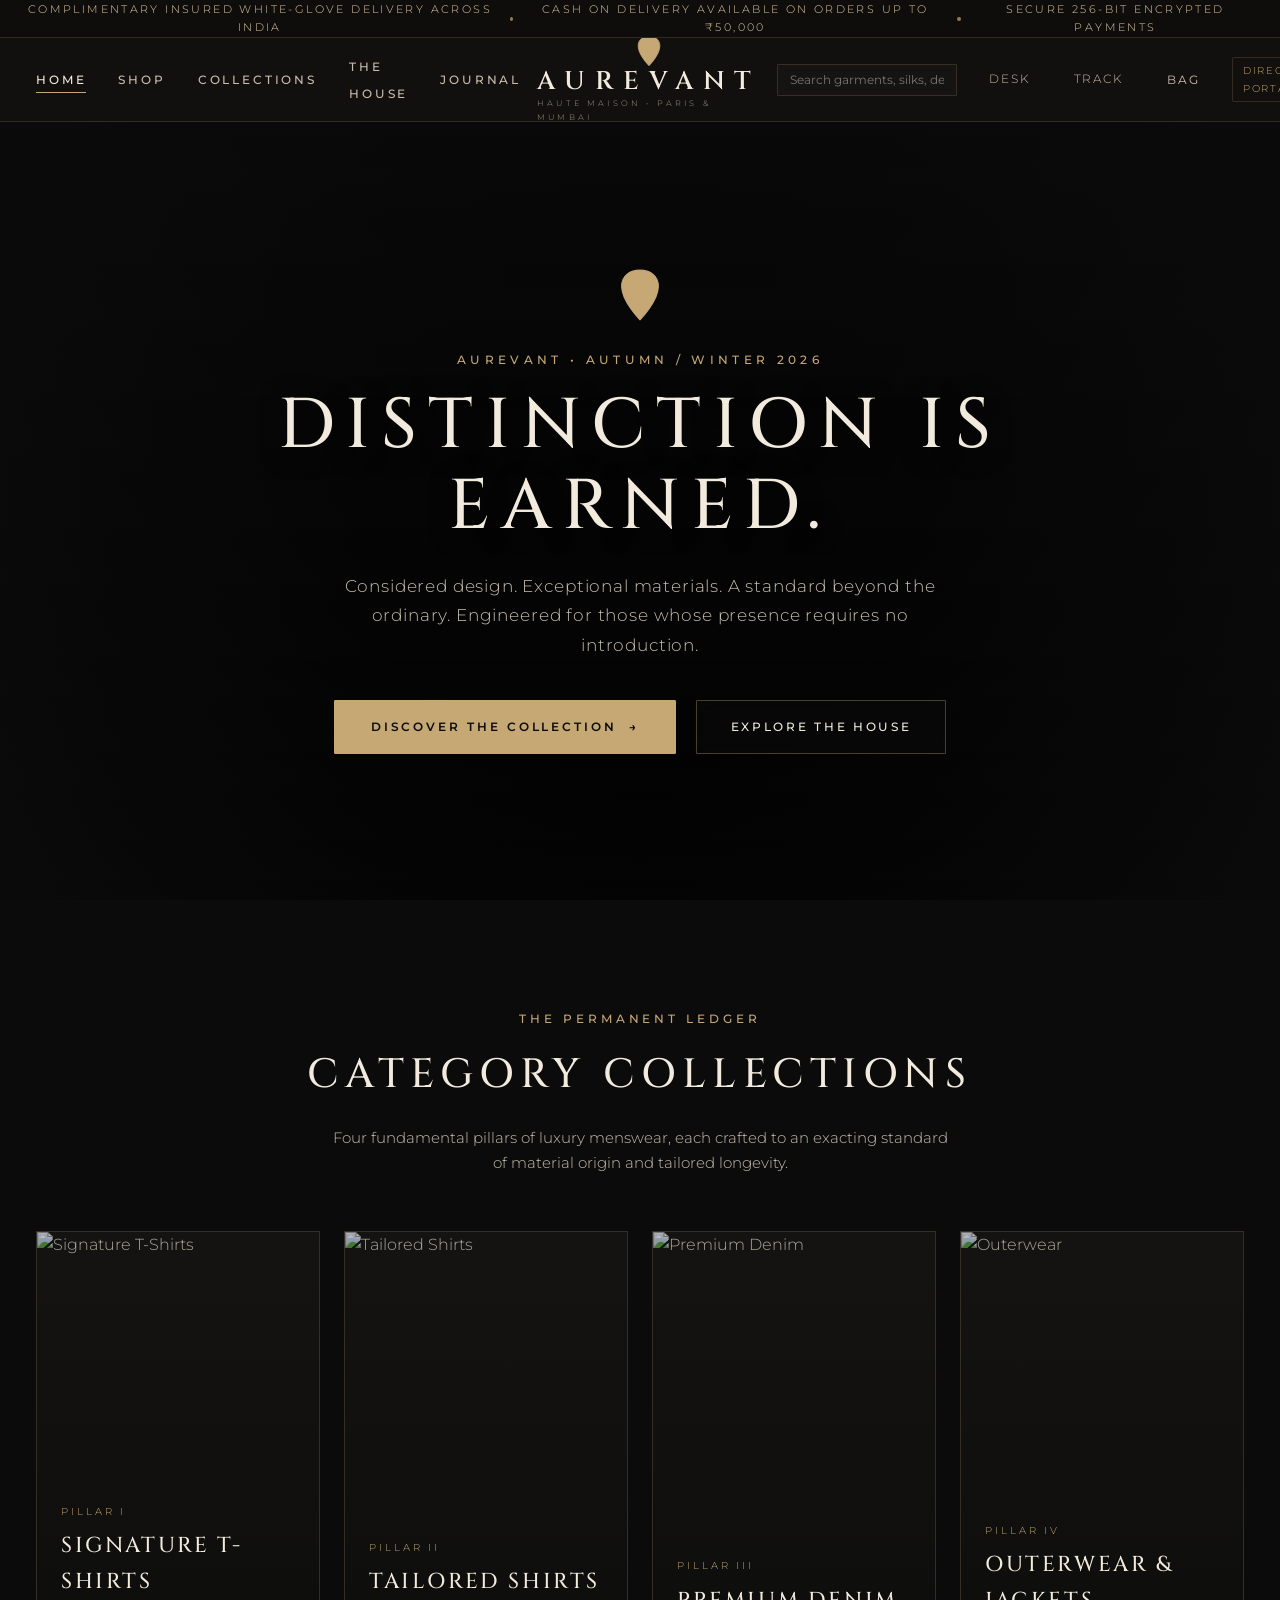
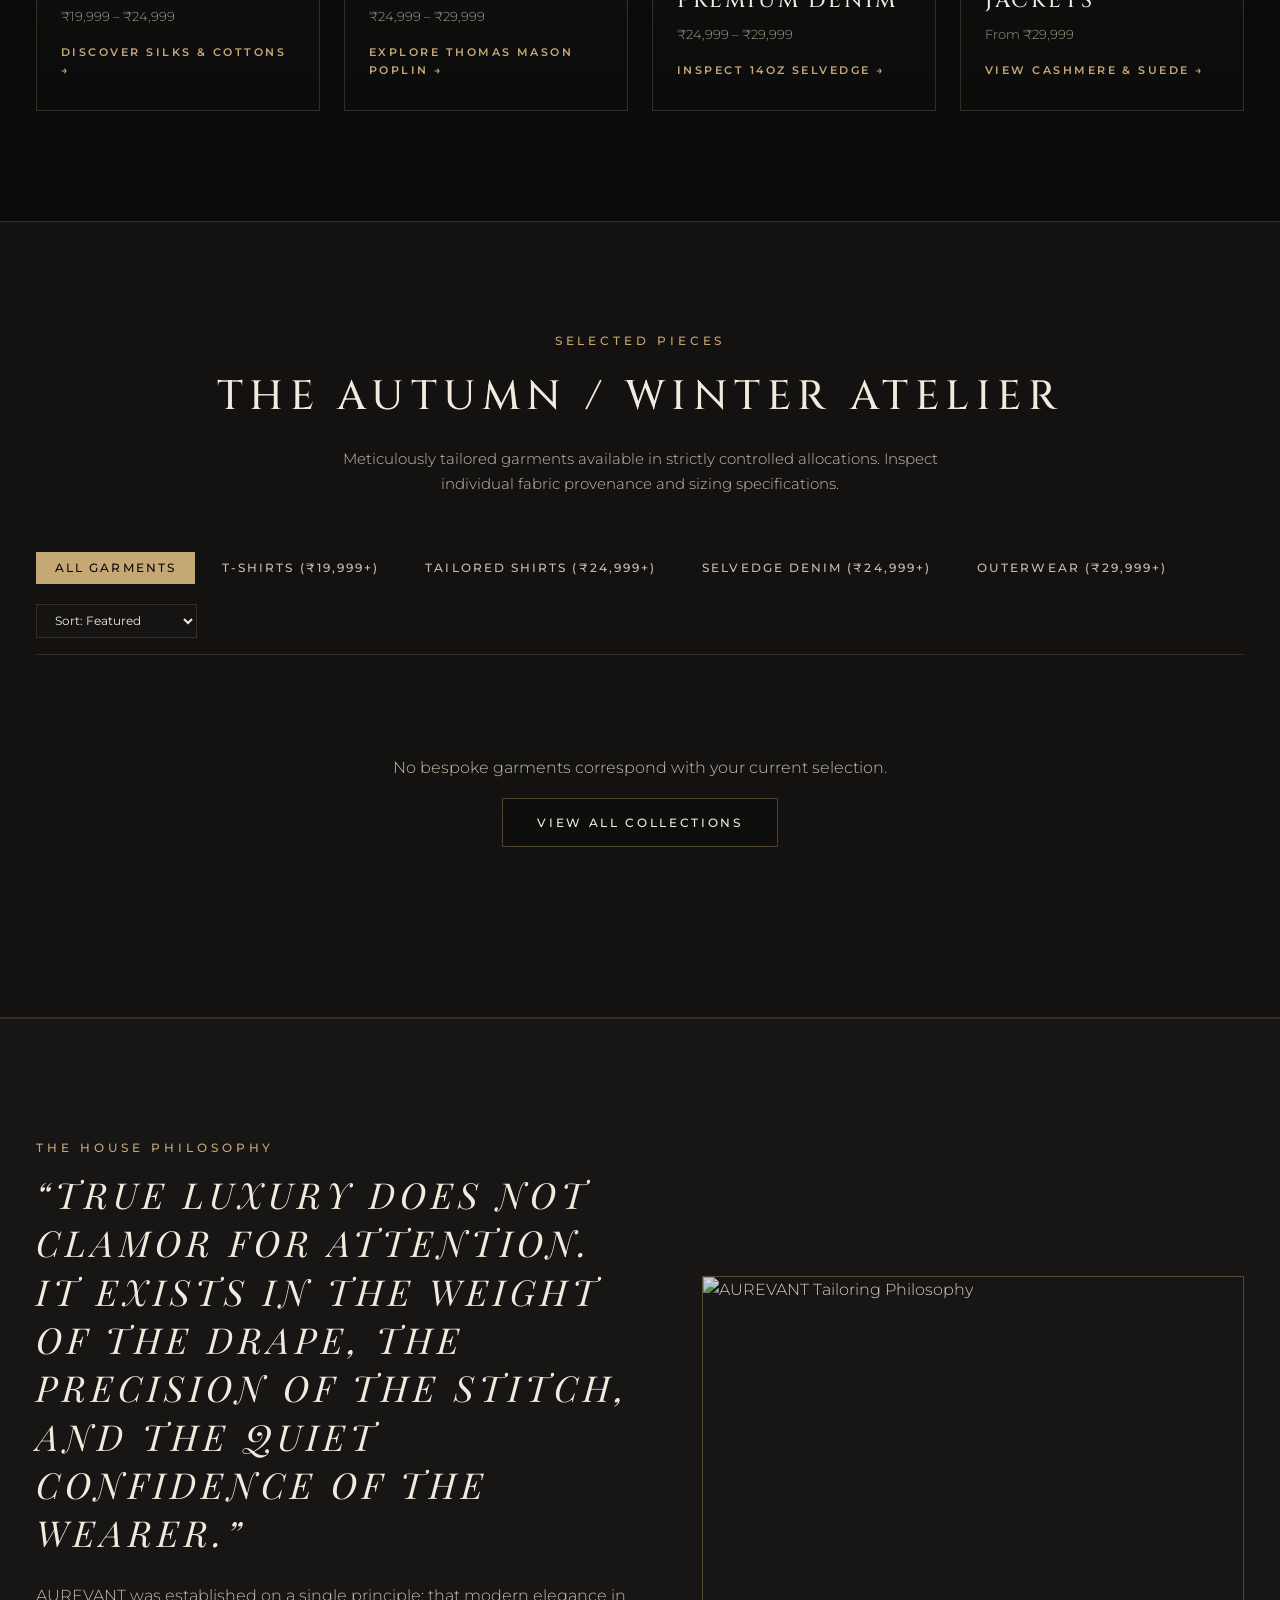
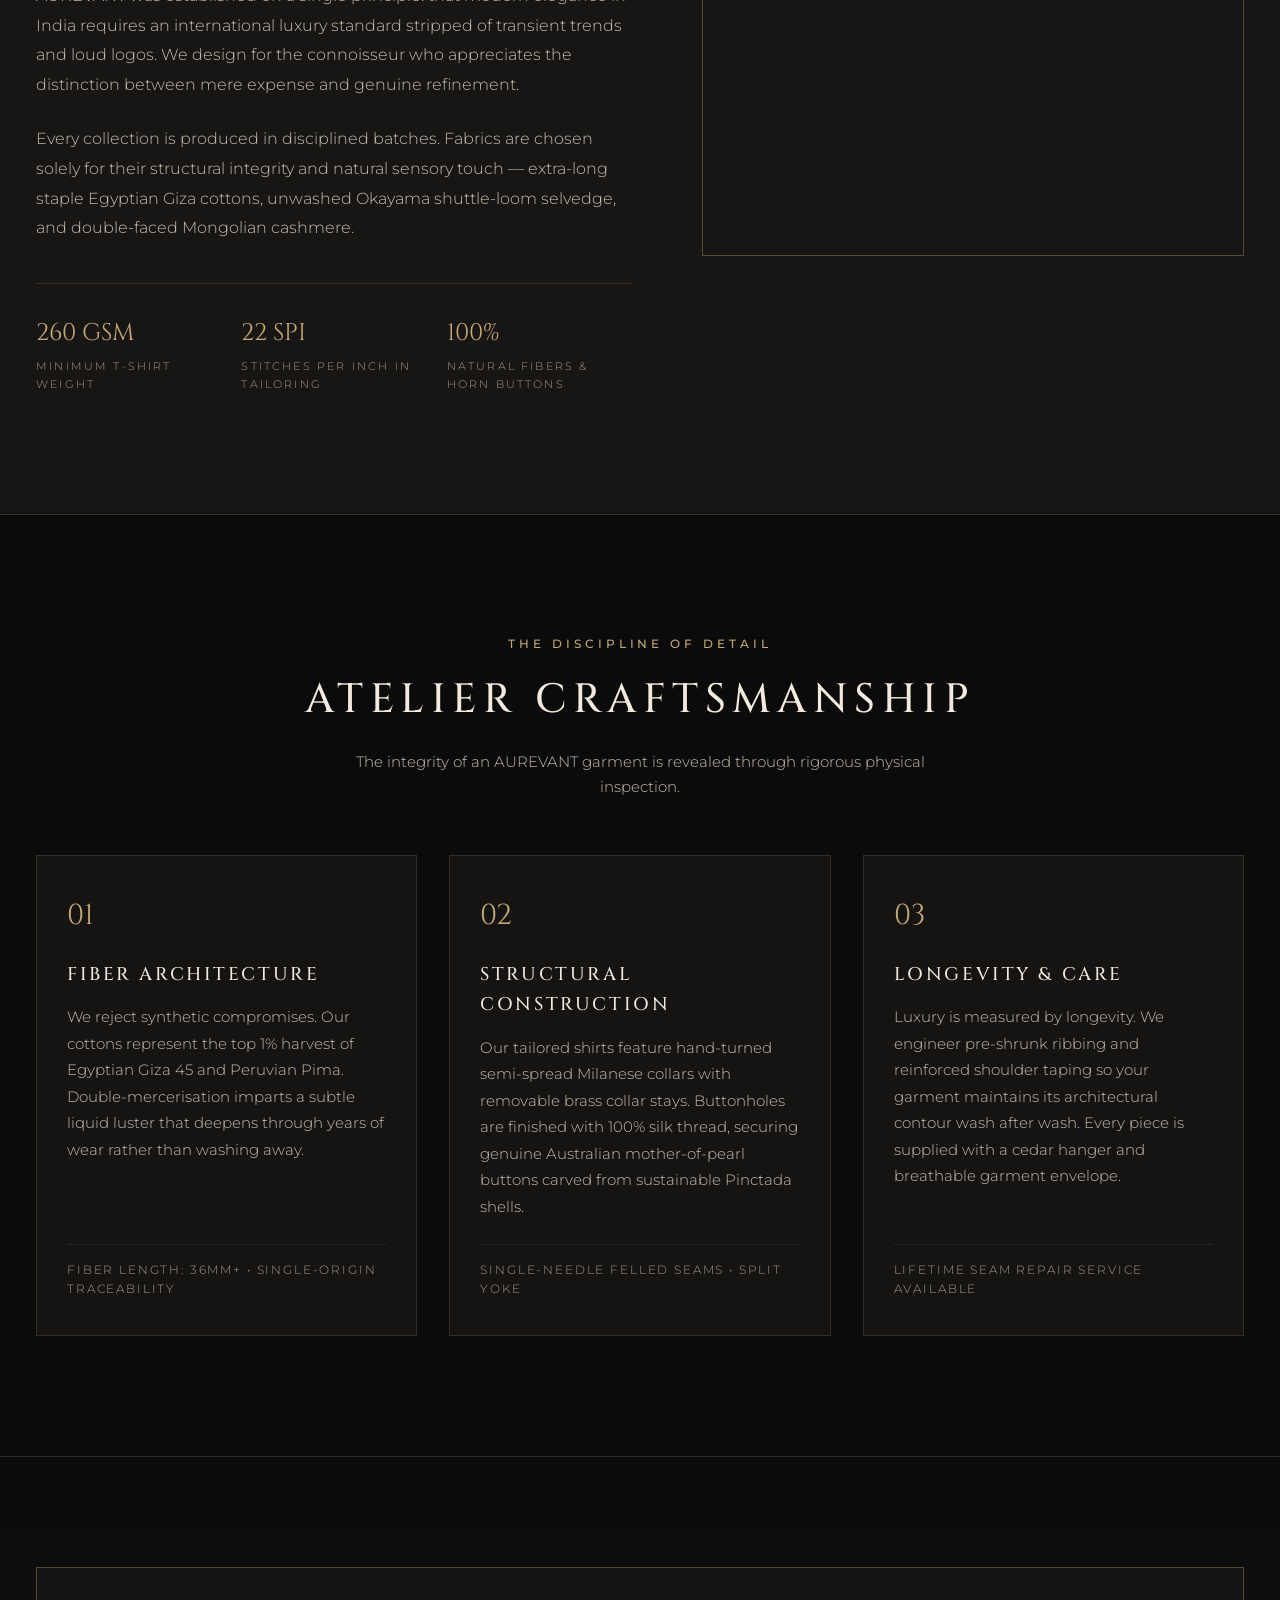
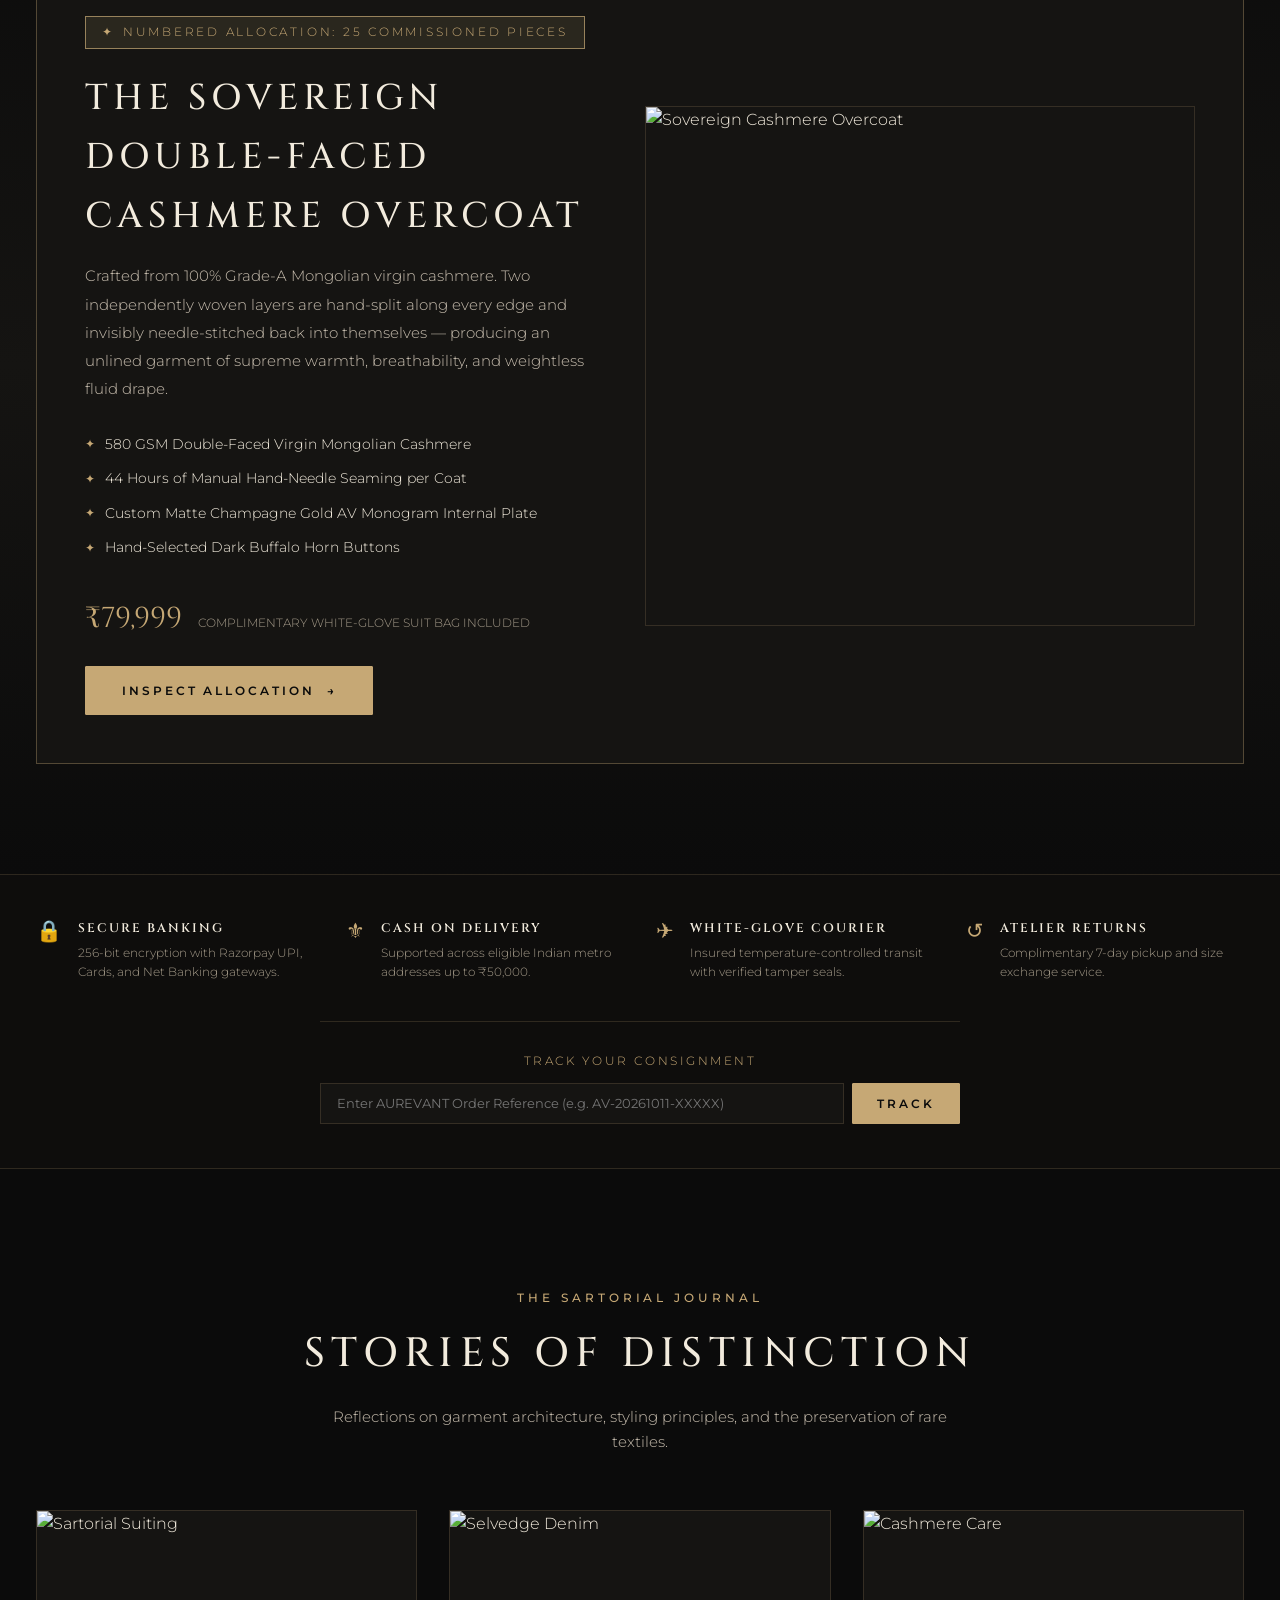
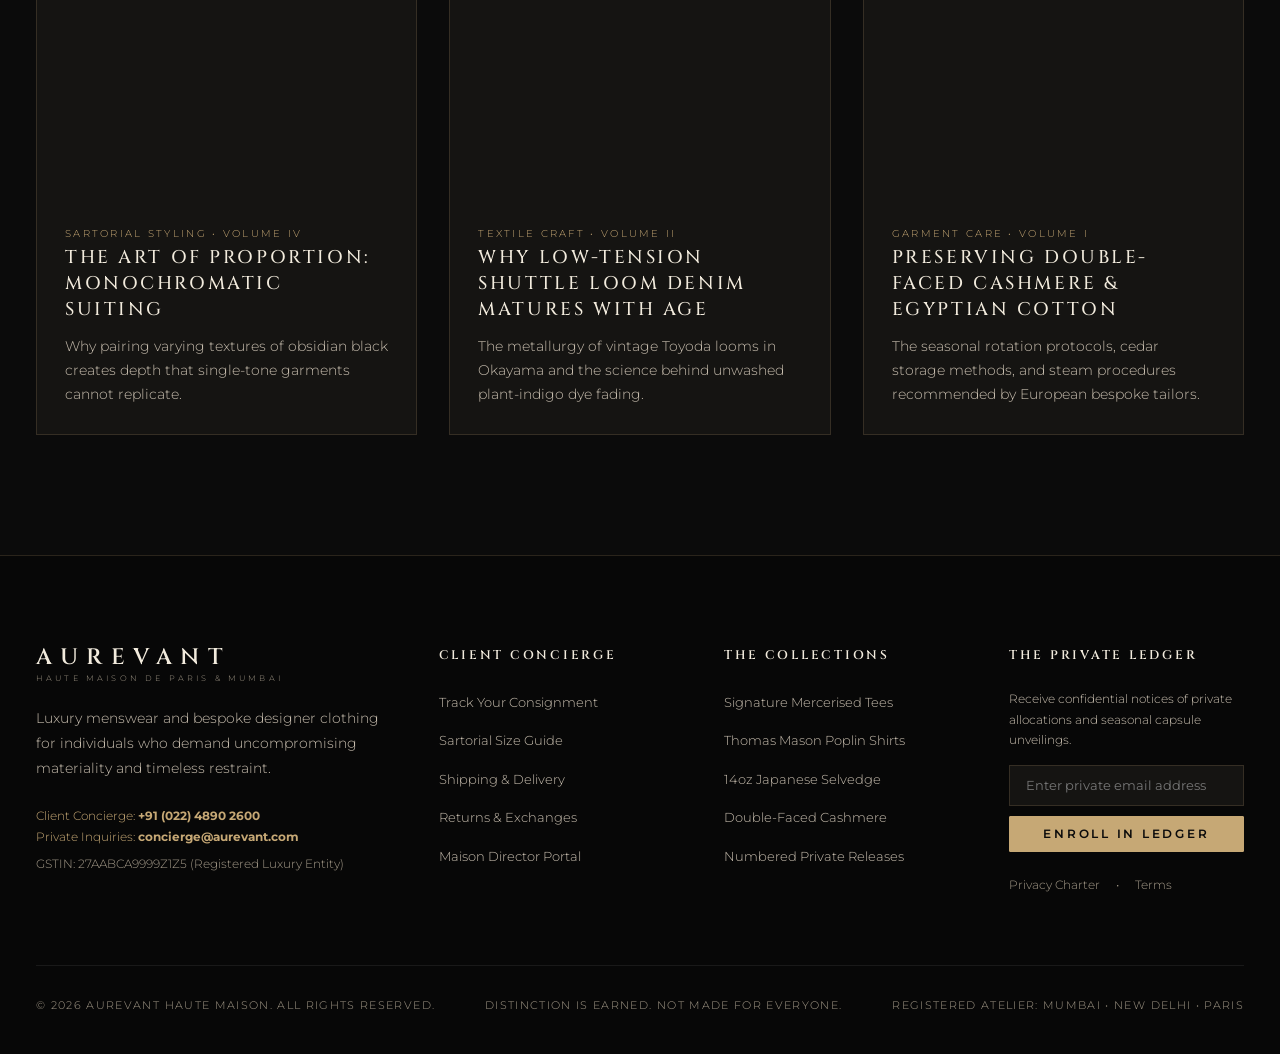
==== index.html @ c186e3dd "Deploy AUREVANT Luxury Menswear to Streamlit Cloud" ====
<!DOCTYPE html>
<html lang="en">
<head>
  <meta charset="UTF-8">
  <meta name="viewport" content="width=device-width, initial-scale=1.0">
  <title>AUREVANT — Haute Maison | Luxury Menswear & Bespoke Sartorial</title>
  <meta name="description" content="AUREVANT — Luxury menswear and premium designer clothing for the vanguard of distinction. Considered design. Exceptional materials.">
  <link rel="stylesheet" href="styles.css">
  <link rel="icon" href="data:image/svg+xml,<svg xmlns='http://www.w3.org/2000/svg' viewBox='0 0 100 100'><polygon points='50,12 88,88 12,88' fill='none' stroke='%23C6A875' stroke-width='6'/><polyline points='50,12 50,88' stroke='%23C6A875' stroke-width='4'/></svg>">
</head>
<body>

  <!-- ==============================================================================
       A. ANNOUNCEMENT BAR
       ============================================================================== -->
  <div class="announcement-bar">
    <div class="announcement-content">
      <span>COMPLIMENTARY INSURED WHITE-GLOVE DELIVERY ACROSS INDIA</span>
      <span class="announcement-dot"></span>
      <span>CASH ON DELIVERY AVAILABLE ON ORDERS UP TO ₹50,000</span>
      <span class="announcement-dot"></span>
      <span>SECURE 256-BIT ENCRYPTED PAYMENTS</span>
    </div>
  </div>

  <!-- ==============================================================================
       B. LUXURY NAVIGATION HEADER
       ============================================================================== -->
  <header class="main-header">
    <div class="header-container">
      
      <!-- Left: Navigation Links -->
      <nav>
        <ul class="nav-links">
          <li><a href="#" class="nav-link active">Home</a></li>
          <li><a href="#featured-collection" class="nav-link">Shop</a></li>
          <li><a href="#category-collections" class="nav-link">Collections</a></li>
          <li><a href="#the-house" class="nav-link">The House</a></li>
          <li><a href="#journal" class="nav-link">Journal</a></li>
        </ul>
      </nav>

      <!-- Center: Original AUREVANT Brand Identity (Custom AV Monogram + Wordmark) -->
      <a href="#" class="brand-identity">
        <!-- Original Symmetrical A+V Monogram SVG -->
        <svg class="brand-monogram-svg" viewBox="0 0 100 100" fill="none" xmlns="http://www.w3.org/2000/svg">
          <!-- Outer Architectural European Crest Shield -->
          <path d="M50 4 C68 4 84 14 84 34 C84 62 50 96 50 96 C50 96 16 62 16 34 C16 14 32 4 50 4 Z" 
                stroke="#C6A875" stroke-width="2.2" stroke-miterlimit="10"/>
          <!-- Inner Fine Double Border -->
          <path d="M50 9 C64 9 79 17 79 34 C79 58 50 88 50 88 C50 88 21 58 21 34 C21 17 36 9 50 9 Z" 
                stroke="#C6A875" stroke-width="0.8" stroke-opacity="0.6"/>
          <!-- Symmetrical Letter A Apex -->
          <polygon points="50,22 66,62 34,62" fill="none" stroke="#C6A875" stroke-width="2.6"/>
          <!-- Crossbar of A -->
          <line x1="39" y1="52" x2="61" y2="52" stroke="#C6A875" stroke-width="2"/>
          <!-- Interlocking Deep Letter V Chevron -->
          <polyline points="34,44 50,78 66,44" fill="none" stroke="#C6A875" stroke-width="2.6"/>
          <!-- Central Star Finial -->
          <circle cx="50" cy="38" r="2.2" fill="#C6A875"/>
        </svg>

        <span class="brand-wordmark">AUREVANT</span>
        <span class="brand-subtext">HAUTE MAISON • PARIS & MUMBAI</span>
      </a>

      <!-- Right: Search, Account & Shopping Bag -->
      <div class="header-utilities">
        <!-- Live Catalog Search Input -->
        <div style="position: relative; display: flex; align-items: center;">
          <input type="text" id="headerSearchInput" class="newsletter-input" 
                 placeholder="Search garments, silks, denims..." 
                 style="padding: 6px 12px; font-size: 0.72rem; width: 180px; height: 32px; border-radius: 1px;">
        </div>

        <!-- Account / Concierge -->
        <a href="javascript:void(0)" class="util-btn" onclick="openAdminModal()" title="Client Desk / Admin">
          <span>Desk</span>
        </a>

        <!-- Order Track -->
        <a href="#service-strip" class="util-btn" title="Track Order">
          <span>Track</span>
        </a>

        <!-- Shopping Bag Trigger -->
        <button type="button" class="util-btn cart-btn-wrap" onclick="openCartDrawer()" title="Shopping Bag">
          <span>Bag</span>
          <span id="cartCounter" class="cart-counter" style="display: none;">0</span>
        </button>

        <!-- Admin Portal Badge -->
        <a href="javascript:void(0)" class="admin-portal-pill" onclick="openAdminModal()">
          Director Portal
        </a>
      </div>

    </div>
  </header>

  <!-- ==============================================================================
       C. CINEMATIC HERO SECTION
       ============================================================================== -->
  <section class="hero-section">
    <div class="hero-background"></div>
    <div class="hero-vignette"></div>

    <div class="hero-content">
      <!-- Minimal Heraldic Monogram Emblem -->
      <svg class="hero-monogram-emblem" viewBox="0 0 100 100" fill="none" xmlns="http://www.w3.org/2000/svg">
        <path d="M50 4 C68 4 84 14 84 34 C84 62 50 96 50 96 C50 96 16 62 16 34 C16 14 32 4 50 4 Z" 
              stroke="#C6A875" stroke-width="2"/>
        <polygon points="50,22 66,62 34,62" fill="none" stroke="#C6A875" stroke-width="2.4"/>
        <line x1="39" y1="52" x2="61" y2="52" stroke="#C6A875" stroke-width="1.8"/>
        <polyline points="34,44 50,78 66,44" fill="none" stroke="#C6A875" stroke-width="2.4"/>
      </svg>

      <span class="hero-pretitle">AUREVANT • AUTUMN / WINTER 2026</span>
      
      <h1 class="hero-heading">
        DISTINCTION IS EARNED.
      </h1>

      <p class="hero-supporting">
        Considered design. Exceptional materials. A standard beyond the ordinary. 
        Engineered for those whose presence requires no introduction.
      </p>

      <div class="hero-actions">
        <a href="#featured-collection" class="btn-luxury">
          <span>DISCOVER THE COLLECTION</span>
          <span>→</span>
        </a>
        <a href="#the-house" class="btn-luxury-outline">
          <span>EXPLORE THE HOUSE</span>
        </a>
      </div>
    </div>
  </section>

  <!-- ==============================================================================
       D. CATEGORY COLLECTIONS SECTION
       ============================================================================== -->
  <section id="category-collections" class="section-padding">
    <div class="section-header">
      <span class="section-pretitle">The Permanent Ledger</span>
      <h2 class="section-title">Category Collections</h2>
      <p class="section-desc">
        Four fundamental pillars of luxury menswear, each crafted to an exacting standard of material origin and tailored longevity.
      </p>
    </div>

    <div class="category-grid">
      
      <!-- Category 1: Signature T-Shirts -->
      <div class="category-card" onclick="setCategoryFilter('t-shirts')">
        <img src="https://images.unsplash.com/photo-1521572267360-ee0c2909d518?auto=format&fit=crop&w=1000&q=85" alt="Signature T-Shirts" class="category-img">
        <div class="category-card-overlay">
          <span class="category-card-tag">Pillar I</span>
          <h3 class="category-card-name">Signature T-Shirts</h3>
          <span class="category-card-price-range">₹19,999 – ₹24,999</span>
          <span class="category-card-cta">Discover Silks & Cottons →</span>
        </div>
      </div>

      <!-- Category 2: Tailored Shirts -->
      <div class="category-card" onclick="setCategoryFilter('shirts')">
        <img src="https://images.unsplash.com/photo-1602810318383-e386cc2a3ccf?auto=format&fit=crop&w=1000&q=85" alt="Tailored Shirts" class="category-img">
        <div class="category-card-overlay">
          <span class="category-card-tag">Pillar II</span>
          <h3 class="category-card-name">Tailored Shirts</h3>
          <span class="category-card-price-range">₹24,999 – ₹29,999</span>
          <span class="category-card-cta">Explore Thomas Mason Poplin →</span>
        </div>
      </div>

      <!-- Category 3: Premium Denim -->
      <div class="category-card" onclick="setCategoryFilter('denim')">
        <img src="https://images.unsplash.com/photo-1542272604-780c96856592?auto=format&fit=crop&w=1000&q=85" alt="Premium Denim" class="category-img">
        <div class="category-card-overlay">
          <span class="category-card-tag">Pillar III</span>
          <h3 class="category-card-name">Premium Denim</h3>
          <span class="category-card-price-range">₹24,999 – ₹29,999</span>
          <span class="category-card-cta">Inspect 14oz Selvedge →</span>
        </div>
      </div>

      <!-- Category 4: Outerwear & Jackets -->
      <div class="category-card" onclick="setCategoryFilter('outerwear')">
        <img src="https://images.unsplash.com/photo-1544923246-77307dd654cb?auto=format&fit=crop&w=1000&q=85" alt="Outerwear" class="category-img">
        <div class="category-card-overlay">
          <span class="category-card-tag">Pillar IV</span>
          <h3 class="category-card-name">Outerwear & Jackets</h3>
          <span class="category-card-price-range">From ₹29,999</span>
          <span class="category-card-cta">View Cashmere & Suede →</span>
        </div>
      </div>

    </div>
  </section>

  <!-- ==============================================================================
       E. FEATURED COLLECTION
       ============================================================================== -->
  <section id="featured-collection" class="section-padding" style="background: var(--bg-secondary); border-top: 1px solid var(--border-subtle); border-bottom: 1px solid var(--border-subtle);">
    <div class="section-header">
      <span class="section-pretitle">Selected Pieces</span>
      <h2 class="section-title">The Autumn / Winter Atelier</h2>
      <p class="section-desc">
        Meticulously tailored garments available in strictly controlled allocations. Inspect individual fabric provenance and sizing specifications.
      </p>
    </div>

    <!-- Filter & Sort Controls -->
    <div class="collection-filter-bar">
      <div class="filter-pills">
        <button type="button" class="filter-pill active" data-category="all">All Garments</button>
        <button type="button" class="filter-pill" data-category="t-shirts">T-Shirts (₹19,999+)</button>
        <button type="button" class="filter-pill" data-category="shirts">Tailored Shirts (₹24,999+)</button>
        <button type="button" class="filter-pill" data-category="denim">Selvedge Denim (₹24,999+)</button>
        <button type="button" class="filter-pill" data-category="outerwear">Outerwear (₹29,999+)</button>
      </div>

      <div style="display: flex; align-items: center; gap: 12px;">
        <select id="catalogSortSelect" class="newsletter-input" style="padding: 8px 14px; font-size: 0.74rem;" title="Sort by">
          <option value="featured">Sort: Featured</option>
          <option value="price-low">Price: Low to High</option>
          <option value="price-high">Price: High to Low</option>
        </select>
      </div>
    </div>

    <!-- Dynamic Products Grid (Rendered via app.js) -->
    <div id="featuredProductsGrid" class="products-grid">
      <!-- Populated via JavaScript -->
    </div>
  </section>

  <!-- ==============================================================================
       F. BRAND PHILOSOPHY
       ============================================================================== -->
  <section id="the-house" class="philosophy-section">
    <div class="philosophy-layout">
      
      <div class="philosophy-text-col">
        <span class="section-pretitle">The House Philosophy</span>
        <h2 class="philosophy-lead">
          “True luxury does not clamor for attention. It exists in the weight of the drape, the precision of the stitch, and the quiet confidence of the wearer.”
        </h2>
        
        <p class="philosophy-body">
          AUREVANT was established on a single principle: that modern elegance in India requires an international luxury standard stripped of transient trends and loud logos. We design for the connoisseur who appreciates the distinction between mere expense and genuine refinement.
        </p>

        <p class="philosophy-body">
          Every collection is produced in disciplined batches. Fabrics are chosen solely for their structural integrity and natural sensory touch — extra-long staple Egyptian Giza cottons, unwashed Okayama shuttle-loom selvedge, and double-faced Mongolian cashmere.
        </p>

        <div class="philosophy-stats-grid">
          <div>
            <div class="philo-stat-num">260 GSM</div>
            <div class="philo-stat-label">Minimum T-Shirt Weight</div>
          </div>
          <div>
            <div class="philo-stat-num">22 SPI</div>
            <div class="philo-stat-label">Stitches Per Inch in Tailoring</div>
          </div>
          <div>
            <div class="philo-stat-num">100%</div>
            <div class="philo-stat-label">Natural Fibers & Horn Buttons</div>
          </div>
        </div>
      </div>

      <div class="philosophy-visual-col">
        <img src="https://images.unsplash.com/photo-1507679799987-c73779587ccf?auto=format&fit=crop&w=1200&q=85" alt="AUREVANT Tailoring Philosophy" class="philosophy-visual-img">
      </div>

    </div>
  </section>

  <!-- ==============================================================================
       G. CRAFTSMANSHIP SECTION
       ============================================================================== -->
  <section class="craftsmanship-section">
    <div class="section-header">
      <span class="section-pretitle">The Discipline of Detail</span>
      <h2 class="section-title">Atelier Craftsmanship</h2>
      <p class="section-desc">
        The integrity of an AUREVANT garment is revealed through rigorous physical inspection.
      </p>
    </div>

    <div class="craft-pillars-grid">
      
      <div class="craft-pillar-card">
        <div class="craft-pillar-num">01</div>
        <h3 class="craft-pillar-title">Fiber Architecture</h3>
        <p class="craft-pillar-desc">
          We reject synthetic compromises. Our cottons represent the top 1% harvest of Egyptian Giza 45 and Peruvian Pima. Double-mercerisation imparts a subtle liquid luster that deepens through years of wear rather than washing away.
        </p>
        <div class="craft-pillar-specs">
          Fiber Length: 36mm+ • Single-Origin Traceability
        </div>
      </div>

      <div class="craft-pillar-card">
        <div class="craft-pillar-num">02</div>
        <h3 class="craft-pillar-title">Structural Construction</h3>
        <p class="craft-pillar-desc">
          Our tailored shirts feature hand-turned semi-spread Milanese collars with removable brass collar stays. Buttonholes are finished with 100% silk thread, securing genuine Australian mother-of-pearl buttons carved from sustainable Pinctada shells.
        </p>
        <div class="craft-pillar-specs">
          Single-Needle Felled Seams • Split Yoke
        </div>
      </div>

      <div class="craft-pillar-card">
        <div class="craft-pillar-num">03</div>
        <h3 class="craft-pillar-title">Longevity & Care</h3>
        <p class="craft-pillar-desc">
          Luxury is measured by longevity. We engineer pre-shrunk ribbing and reinforced shoulder taping so your garment maintains its architectural contour wash after wash. Every piece is supplied with a cedar hanger and breathable garment envelope.
        </p>
        <div class="craft-pillar-specs">
          Lifetime Seam Repair Service Available
        </div>
      </div>

    </div>
  </section>

  <!-- ==============================================================================
       H. PRIVATE COLLECTION / LIMITED RELEASES
       ============================================================================== -->
  <section class="limited-releases-section">
    <div class="limited-hero-card">
      <div class="limited-info-col">
        <div class="limited-counter-badge">
          <span>✦</span> NUMBERED ALLOCATION: 25 COMMISSIONED PIECES
        </div>
        
        <h2 class="limited-title">The Sovereign Double-Faced Cashmere Overcoat</h2>
        
        <p class="limited-desc">
          Crafted from 100% Grade-A Mongolian virgin cashmere. Two independently woven layers are hand-split along every edge and invisibly needle-stitched back into themselves — producing an unlined garment of supreme warmth, breathability, and weightless fluid drape.
        </p>

        <ul class="limited-specs-list">
          <li>580 GSM Double-Faced Virgin Mongolian Cashmere</li>
          <li>44 Hours of Manual Hand-Needle Seaming per Coat</li>
          <li>Custom Matte Champagne Gold AV Monogram Internal Plate</li>
          <li>Hand-Selected Dark Buffalo Horn Buttons</li>
        </ul>

        <div style="display: flex; gap: 16px; align-items: baseline; margin-bottom: 24px;">
          <span style="font-family: var(--font-serif); font-size: 1.8rem; color: var(--champagne-gold);">₹79,999</span>
          <span style="font-size: 0.75rem; color: var(--muted-stone); text-transform: uppercase;">Complimentary White-Glove Suit Bag Included</span>
        </div>

        <button type="button" class="btn-luxury" onclick="openProductDetail('av-out-01')">
          <span>Inspect Allocation</span>
          <span>→</span>
        </button>
      </div>

      <div class="limited-visual-col">
        <img src="https://images.unsplash.com/photo-1544923246-77307dd654cb?auto=format&fit=crop&w=1200&q=85" alt="Sovereign Cashmere Overcoat" class="limited-visual-img">
      </div>
    </div>
  </section>

  <!-- ==============================================================================
       I. LUXURY SERVICE STRIP
       ============================================================================== -->
  <section id="service-strip" class="service-strip">
    <div class="service-strip-container">
      
      <div class="service-item">
        <div class="service-icon">🔒</div>
        <div>
          <h4 class="service-title">Secure Banking</h4>
          <p class="service-desc">256-bit encryption with Razorpay UPI, Cards, and Net Banking gateways.</p>
        </div>
      </div>

      <div class="service-item">
        <div class="service-icon">⚜</div>
        <div>
          <h4 class="service-title">Cash on Delivery</h4>
          <p class="service-desc">Supported across eligible Indian metro addresses up to ₹50,000.</p>
        </div>
      </div>

      <div class="service-item">
        <div class="service-icon">✈</div>
        <div>
          <h4 class="service-title">White-Glove Courier</h4>
          <p class="service-desc">Insured temperature-controlled transit with verified tamper seals.</p>
        </div>
      </div>

      <div class="service-item">
        <div class="service-icon">↺</div>
        <div>
          <h4 class="service-title">Atelier Returns</h4>
          <p class="service-desc">Complimentary 7-day pickup and size exchange service.</p>
        </div>
      </div>

    </div>

    <!-- Live Order Tracking Lookup Bar -->
    <div style="max-width: 640px; margin: 40px auto 0; text-align: center; padding-top: 30px; border-top: 1px solid var(--border-subtle);">
      <span style="font-size: 0.72rem; letter-spacing: 0.22em; text-transform: uppercase; color: var(--champagne-gold); display: block; margin-bottom: 12px;">
        Track Your Consignment
      </span>
      <div style="display: flex; gap: 8px;">
        <input type="text" id="orderTrackInput" class="newsletter-input" 
               placeholder="Enter AUREVANT Order Reference (e.g. AV-20261011-XXXXX)" style="flex: 1;">
        <button type="button" class="btn-luxury" style="padding: 12px 24px;" onclick="lookupOrderTrack()">Track</button>
      </div>
      <div id="orderTrackResult"></div>
    </div>
  </section>

  <!-- ==============================================================================
       J. EDITORIAL JOURNAL
       ============================================================================== -->
  <section id="journal" class="journal-section">
    <div class="section-header">
      <span class="section-pretitle">The Sartorial Journal</span>
      <h2 class="section-title">Stories of Distinction</h2>
      <p class="section-desc">
        Reflections on garment architecture, styling principles, and the preservation of rare textiles.
      </p>
    </div>

    <div class="journal-grid">
      
      <div class="journal-card" onclick="showToast('Journal Edition: The Monochromatic Silhouette')">
        <div class="journal-img-wrap">
          <img src="https://images.unsplash.com/photo-1507679799987-c73779587ccf?auto=format&fit=crop&w=800&q=80" alt="Sartorial Suiting" class="journal-img">
        </div>
        <div class="journal-content">
          <span class="journal-meta">Sartorial Styling • Volume IV</span>
          <h3 class="journal-title">The Art of Proportion: Monochromatic Suiting</h3>
          <p class="journal-excerpt">
            Why pairing varying textures of obsidian black creates depth that single-tone garments cannot replicate.
          </p>
        </div>
      </div>

      <div class="journal-card" onclick="showToast('Journal Edition: Selvedge Denim Longevity')">
        <div class="journal-img-wrap">
          <img src="https://images.unsplash.com/photo-1542272604-780c96856592?auto=format&fit=crop&w=800&q=80" alt="Selvedge Denim" class="journal-img">
        </div>
        <div class="journal-content">
          <span class="journal-meta">Textile Craft • Volume II</span>
          <h3 class="journal-title">Why Low-Tension Shuttle Loom Denim Matures With Age</h3>
          <p class="journal-excerpt">
            The metallurgy of vintage Toyoda looms in Okayama and the science behind unwashed plant-indigo dye fading.
          </p>
        </div>
      </div>

      <div class="journal-card" onclick="showToast('Journal Edition: Cashmere Preservation')">
        <div class="journal-img-wrap">
          <img src="https://images.unsplash.com/photo-1539571696357-5a69c17a67c6?auto=format&fit=crop&w=800&q=80" alt="Cashmere Care" class="journal-img">
        </div>
        <div class="journal-content">
          <span class="journal-meta">Garment Care • Volume I</span>
          <h3 class="journal-title">Preserving Double-Faced Cashmere & Egyptian Cotton</h3>
          <p class="journal-excerpt">
            The seasonal rotation protocols, cedar storage methods, and steam procedures recommended by European bespoke tailors.
          </p>
        </div>
      </div>

    </div>
  </section>

  <!-- ==============================================================================
       K. PREMIUM FOOTER
       ============================================================================== -->
  <footer class="main-footer">
    <div class="footer-container">
      
      <!-- Brand Details -->
      <div class="footer-brand-col">
        <a href="#" class="brand-identity" style="align-items: flex-start; margin: 0;">
          <span class="brand-wordmark" style="font-size: 1.4rem;">AUREVANT</span>
          <span class="brand-subtext">HAUTE MAISON DE PARIS & MUMBAI</span>
        </a>
        <p class="footer-brand-lead">
          Luxury menswear and bespoke designer clothing for individuals who demand uncompromising materiality and timeless restraint.
        </p>
        <div style="font-size: 0.74rem; color: var(--champagne-gold); line-height: 1.8;">
          <div>Client Concierge: <strong>+91 (022) 4890 2600</strong></div>
          <div>Private Inquiries: <strong>concierge@aurevant.com</strong></div>
          <div style="color: var(--muted-stone); margin-top: 6px;">GSTIN: 27AABCA9999Z1Z5 (Registered Luxury Entity)</div>
        </div>
      </div>

      <!-- Atelier & Client Care -->
      <div>
        <h4 class="footer-col-title">Client Concierge</h4>
        <ul class="footer-links-list">
          <li><a href="#service-strip">Track Your Consignment</a></li>
          <li><a href="javascript:void(0)" onclick="openSizeGuide()">Sartorial Size Guide</a></li>
          <li><a href="javascript:void(0)" onclick="openPolicyModal('Shipping & White-Glove Delivery', getShippingPolicyContent())">Shipping & Delivery</a></li>
          <li><a href="javascript:void(0)" onclick="openPolicyModal('Returns & Atelier Exchanges', getReturnsPolicyContent())">Returns & Exchanges</a></li>
          <li><a href="javascript:void(0)" onclick="openAdminModal()">Maison Director Portal</a></li>
        </ul>
      </div>

      <!-- The Collections -->
      <div>
        <h4 class="footer-col-title">The Collections</h4>
        <ul class="footer-links-list">
          <li><a href="javascript:void(0)" onclick="setCategoryFilter('t-shirts')">Signature Mercerised Tees</a></li>
          <li><a href="javascript:void(0)" onclick="setCategoryFilter('shirts')">Thomas Mason Poplin Shirts</a></li>
          <li><a href="javascript:void(0)" onclick="setCategoryFilter('denim')">14oz Japanese Selvedge</a></li>
          <li><a href="javascript:void(0)" onclick="setCategoryFilter('outerwear')">Double-Faced Cashmere</a></li>
          <li><a href="javascript:void(0)" onclick="openProductDetail('av-out-01')">Numbered Private Releases</a></li>
        </ul>
      </div>

      <!-- Legal & Newsletter -->
      <div>
        <h4 class="footer-col-title">The Private Ledger</h4>
        <p style="font-size: 0.78rem; color: var(--text-secondary); margin-bottom: 14px;">
          Receive confidential notices of private allocations and seasonal capsule unveilings.
        </p>
        <form class="newsletter-form" onsubmit="event.preventDefault(); showToast('Your invitation has been dispatched to your email.'); this.reset();">
          <input type="email" required placeholder="Enter private email address" class="newsletter-input">
          <button type="submit" class="btn-luxury" style="padding: 10px; font-size: 0.72rem;">Enroll in Ledger</button>
        </form>

        <div style="margin-top: 24px; display: flex; gap: 16px; font-size: 0.72rem;">
          <a href="javascript:void(0)" onclick="openPolicyModal('Privacy Charter', getPrivacyPolicyContent())" style="color: var(--muted-stone);">Privacy Charter</a>
          <span style="color: var(--muted-stone);">•</span>
          <a href="javascript:void(0)" onclick="openPolicyModal('Terms of Acquisition', getTermsContent())" style="color: var(--muted-stone);">Terms</a>
        </div>
      </div>

    </div>

    <!-- Bottom Legal Bar -->
    <div class="footer-bottom-bar">
      <div>© 2026 AUREVANT HAUTE MAISON. ALL RIGHTS RESERVED.</div>
      <div>DISTINCTION IS EARNED. NOT MADE FOR EVERYONE.</div>
      <div>REGISTERED ATELIER: MUMBAI • NEW DELHI • PARIS</div>
    </div>
  </footer>

  <!-- ==============================================================================
       PRODUCT DETAIL MODAL / PDP VIEW
       ============================================================================== -->
  <div id="productDetailModal" class="modal-overlay" onclick="closeProductDetail()">
    <div class="pdp-window" onclick="event.stopPropagation()">
      <button type="button" class="modal-close-btn" onclick="closeProductDetail()">✕</button>

      <!-- Gallery Column -->
      <div class="pdp-gallery-col">
        <img id="pdpMainImg" src="" alt="Garment View" class="pdp-main-image">
        <div id="pdpThumbnails" class="pdp-thumbs-row">
          <!-- Populated via JS -->
        </div>
      </div>

      <!-- Info Column -->
      <div class="pdp-info-col">
        <span id="pdpBadge" class="pdp-badge-tag">Permanent Collection</span>
        <span id="pdpCategory" style="font-size: 0.72rem; letter-spacing: 0.22em; text-transform: uppercase; color: var(--muted-stone); margin-bottom: 4px;">Category</span>
        <h2 id="pdpTitle" class="pdp-title">Product Title</h2>
        <div id="pdpPrice" class="pdp-price">₹0</div>

        <p id="pdpDescription" style="font-size: 0.88rem; color: var(--text-secondary); line-height: 1.75; margin-bottom: 24px;">
          Product description
        </p>

        <!-- Size Selection -->
        <div class="pdp-section-label">
          <span>Select Size</span>
          <span class="size-guide-trigger" onclick="openSizeGuide()">Size Measurement Guide</span>
        </div>
        <div id="pdpSizeSelector" class="pdp-size-selector">
          <!-- Populated via JS -->
        </div>

        <!-- Indian PIN Code Delivery Checker -->
        <div class="pincode-box">
          <div class="pdp-section-label" style="margin-bottom: 2px;">
            <span>Delivery & COD Eligibility Checker</span>
          </div>
          <p style="font-size: 0.75rem; color: var(--muted-stone);">
            Enter your 6-digit Indian PIN code to check white-glove courier timeline and COD eligibility.
          </p>
          <div class="pincode-input-group">
            <input type="text" id="pincodeCheckInput" class="pincode-input" maxlength="6" placeholder="e.g. 110001, 400001, 560001">
            <button type="button" class="pincode-btn" onclick="checkDeliveryPincode()">Verify</button>
          </div>
          <div id="pincodeResultBox" class="pincode-result-msg"></div>
        </div>

        <!-- Actions -->
        <div class="pdp-cta-row">
          <button type="button" class="btn-add-bag" onclick="addCurrentPdpToBag()">
            + Add To Bag
          </button>
          <button type="button" class="btn-buy-now" onclick="buyNowDirect()">
            Direct Checkout
          </button>
        </div>

        <!-- Accordions -->
        <div class="pdp-accordion">
          <div class="accordion-tab active" id="tabFabric">
            <button type="button" class="accordion-header" onclick="toggleAccordion('tabFabric')">
              <span>Fabric & Provenance</span>
              <span>▼</span>
            </button>
            <div class="accordion-body" id="pdpFabricText">
              100% natural long-staple fibers.
            </div>
          </div>

          <div class="accordion-tab" id="tabFit">
            <button type="button" class="accordion-header" onclick="toggleAccordion('tabFit')">
              <span>Fit & Proportions</span>
              <span>▼</span>
            </button>
            <div class="accordion-body" id="pdpFitText">
              Tailored European continental drape.
            </div>
          </div>

          <div class="accordion-tab" id="tabCare">
            <button type="button" class="accordion-header" onclick="toggleAccordion('tabCare')">
              <span>Garment Care</span>
              <span>▼</span>
            </button>
            <div class="accordion-body" id="pdpCareText">
              Specialist dry clean only.
            </div>
          </div>
        </div>

      </div>
    </div>
  </div>

  <!-- ==============================================================================
       SHOPPING BAG (CART DRAWER)
       ============================================================================== -->
  <div id="cartDrawerOverlay" class="cart-drawer-overlay" onclick="closeCartDrawer()">
    <div class="cart-drawer" onclick="event.stopPropagation()">
      <div class="cart-drawer-header">
        <h3 class="cart-drawer-title">Your Shopping Bag</h3>
        <button type="button" class="modal-close-btn" style="position: static;" onclick="closeCartDrawer()">✕</button>
      </div>

      <!-- Items List -->
      <div id="cartItemsContainer" class="cart-items-container">
        <!-- Rendered via app.js -->
      </div>

      <!-- Drawer Footer -->
      <div class="cart-drawer-footer">
        <div class="cart-total-row">
          <span>Atelier Subtotal</span>
          <span id="cartSubtotalDisplay">₹0</span>
        </div>
        <div class="cart-total-row">
          <span>White-Glove Insured Courier</span>
          <span style="color: var(--champagne-gold);">Complimentary</span>
        </div>
        <div class="cart-total-row grand-total">
          <span>Total Valuation</span>
          <span id="cartGrandTotalDisplay" class="amt">₹0</span>
        </div>

        <button type="button" class="btn-luxury" style="width: 100%; margin-top: 16px; padding: 16px;" onclick="openCheckout()">
          Proceed to Secure Checkout →
        </button>
      </div>
    </div>
  </div>

  <!-- ==============================================================================
       INDIAN CHECKOUT & PAYMENT MODAL (UPI, Cards, Netbanking, COD)
       ============================================================================== -->
  <div id="checkoutModal" class="modal-overlay" onclick="closeCheckout()">
    <div class="checkout-window" onclick="event.stopPropagation()">
      
      <div class="checkout-header">
        <span style="font-family: var(--font-serif); font-size: 1.1rem; letter-spacing: 0.18em; color: var(--champagne-gold);">
          AUREVANT SECURE CHECKOUT
        </span>
        <button type="button" class="modal-close-btn" style="position: static;" onclick="closeCheckout()">✕</button>
      </div>

      <!-- Steps Wizard -->
      <div class="checkout-steps-bar">
        <div class="checkout-step-pill active" id="chkStep1Pill">1. Address & Logistics</div>
        <div class="checkout-step-pill" id="chkStep2Pill">2. Payment Method</div>
        <div class="checkout-step-pill" id="chkStep3Pill">3. Receipt & Confirmation</div>
      </div>

      <div class="checkout-body">
        
        <!-- STEP 1: INDIAN DELIVERY ADDRESS -->
        <div id="chkViewStep1">
          <div class="checkout-split-layout">
            
            <div>
              <h3 style="font-size: 1.05rem; margin-bottom: 20px; color: var(--warm-ivory);">Recipient Credentials & Delivery Address</h3>

              <div class="form-grid-row">
                <div class="input-block">
                  <label class="input-label">Full Name *</label>
                  <input type="text" id="chkFullName" class="luxury-input" value="Siddharth Singhania" required>
                </div>
                <div class="input-block">
                  <label class="input-label">Mobile Phone (+91) *</label>
                  <input type="tel" id="chkPhone" class="luxury-input" value="+91 98201 88420" required>
                </div>
              </div>

              <div class="input-block">
                <label class="input-label">Private Email Address *</label>
                <input type="email" id="chkEmail" class="luxury-input" value="siddharth.singhania@heritage.in" required>
              </div>

              <div class="input-block">
                <label class="input-label">Residence / Estate / Apartment *</label>
                <input type="text" id="chkAddress" class="luxury-input" value="Penthouse 48, Samudra Mahal, Dr. Annie Besant Road, Worli" required>
              </div>

              <div class="form-grid-row">
                <div class="input-block">
                  <label class="input-label">PIN Code (6 Digits) *</label>
                  <input type="text" id="chkPincode" class="luxury-input" maxlength="6" value="400018" required>
                </div>
                <div class="input-block">
                  <label class="input-label">Landmark / Gate</label>
                  <input type="text" id="chkLandmark" class="luxury-input" value="Opposite Nehru Centre">
                </div>
              </div>

              <div class="form-grid-row">
                <div class="input-block">
                  <label class="input-label">City *</label>
                  <input type="text" id="chkCity" class="luxury-input" value="Mumbai" required>
                </div>
                <div class="input-block">
                  <label class="input-label">State *</label>
                  <input type="text" id="chkState" class="luxury-input" value="Maharashtra" required>
                </div>
              </div>

              <button type="button" class="btn-luxury" style="width: 100%; margin-top: 14px;" onclick="validateAndProceedToPayment()">
                Continue to Payment Methods →
              </button>
            </div>

            <!-- Order Summary Sidebar in Checkout -->
            <div style="background: var(--bg-card); border: 1px solid var(--border-subtle); padding: 24px; height: fit-content;">
              <h4 style="font-size: 0.85rem; letter-spacing: 0.16em; text-transform: uppercase; color: var(--warm-ivory); margin-bottom: 16px; border-bottom: 1px solid var(--border-subtle); padding-bottom: 10px;">
                Consignment Summary
              </h4>
              <div id="chkSummaryList">
                <!-- Rendered via JS -->
              </div>
              <div style="border-top: 1px solid var(--border-subtle); padding-top: 14px; margin-top: 14px;">
                <div class="cart-total-row">
                  <span>Subtotal</span>
                  <span id="chkSummarySubtotal">₹0</span>
                </div>
                <div class="cart-total-row">
                  <span>Insured Courier</span>
                  <span style="color: var(--champagne-gold);">Complimentary</span>
                </div>
                <div class="cart-total-row grand-total">
                  <span>Total</span>
                  <span id="chkSummaryTotal" class="amt">₹0</span>
                </div>
              </div>
            </div>

          </div>
        </div>

        <!-- STEP 2: PAYMENT METHODS (UPI, CARDS, NETBANKING, COD) -->
        <div id="chkViewStep2" style="display: none;">
          <div class="checkout-split-layout">
            
            <div>
              <h3 style="font-size: 1.05rem; margin-bottom: 16px; color: var(--warm-ivory);">Select Payment Gateway</h3>

              <!-- Payment Tabs -->
              <div class="payment-tabs">
                <button type="button" id="payTab-upi" class="pay-tab-btn active" onclick="selectPaymentMethod('UPI')">
                  <span style="font-size: 1.1rem;">⚡</span>
                  <span>UPI Gateway</span>
                </button>
                <button type="button" id="payTab-card" class="pay-tab-btn" onclick="selectPaymentMethod('CARD')">
                  <span style="font-size: 1.1rem;">💳</span>
                  <span>Cards</span>
                </button>
                <button type="button" id="payTab-netbanking" class="pay-tab-btn" onclick="selectPaymentMethod('NETBANKING')">
                  <span style="font-size: 1.1rem;">🏛</span>
                  <span>Net Banking</span>
                </button>
                <button type="button" id="payTab-cod" class="pay-tab-btn" onclick="selectPaymentMethod('COD')">
                  <span style="font-size: 1.1rem;">⚜</span>
                  <span>Cash on Delivery</span>
                </button>
              </div>

              <!-- UPI Panel -->
              <div id="payPanel-upi" class="pay-panel active">
                <div style="display: flex; gap: 12px; margin-bottom: 16px;">
                  <button type="button" class="pdp-size-btn active" onclick="showToast('Google Pay UPI selected')">Google Pay</button>
                  <button type="button" class="pdp-size-btn" onclick="showToast('PhonePe selected')">PhonePe</button>
                  <button type="button" class="pdp-size-btn" onclick="showToast('Paytm selected')">Paytm</button>
                  <button type="button" class="pdp-size-btn" onclick="showToast('BHIM selected')">BHIM</button>
                </div>
                <div class="input-block">
                  <label class="input-label">Or Enter Direct Virtual Payment Address (UPI ID)</label>
                  <input type="text" class="luxury-input" placeholder="singhania@okhdfcbank" value="siddharth@okaxis">
                </div>
                <p style="font-size: 0.76rem; color: var(--muted-stone);">
                  Instant settlement via NPCI Unified Payments Interface with 256-bit bank verification.
                </p>
              </div>

              <!-- Card Panel -->
              <div id="payPanel-card" class="pay-panel">
                <div class="input-block">
                  <label class="input-label">Cardholder Name</label>
                  <input type="text" class="luxury-input" value="Siddharth Singhania">
                </div>
                <div class="input-block">
                  <label class="input-label">16-Digit Card Number (RuPay, Visa, Mastercard, Amex)</label>
                  <input type="text" class="luxury-input" maxlength="19" placeholder="4532 •••• •••• 8842" value="4532 8901 2291 8842">
                </div>
                <div class="form-grid-row">
                  <div class="input-block">
                    <label class="input-label">Expiry (MM/YY)</label>
                    <input type="text" class="luxury-input" placeholder="12/28" value="12/28">
                  </div>
                  <div class="input-block">
                    <label class="input-label">CVV / Security Code</label>
                    <input type="password" class="luxury-input" maxlength="4" placeholder="884" value="884">
                  </div>
                </div>
              </div>

              <!-- Net Banking Panel -->
              <div id="payPanel-netbanking" class="pay-panel">
                <label class="input-label">Select Registered Bank</label>
                <select class="luxury-input" style="width: 100%; margin-top: 6px;">
                  <option value="HDFC">HDFC Bank (Private Banking)</option>
                  <option value="ICICI">ICICI Bank Wealth Management</option>
                  <option value="SBI">State Bank of India</option>
                  <option value="AXIS">Axis Bank Burgundy</option>
                  <option value="KOTAK">Kotak Mahindra Privy League</option>
                </select>
                <p style="font-size: 0.76rem; color: var(--muted-stone); margin-top: 10px;">
                  You will be directed to your bank's authenticated gateway for 2-Factor OTP verification.
                </p>
              </div>

              <!-- Cash on Delivery (COD) Panel -->
              <div id="payPanel-cod" class="pay-panel">
                <h4 style="font-size: 0.9rem; color: var(--champagne-gold); margin-bottom: 8px;">
                  Cash on Delivery Protocol
                </h4>
                <p style="font-size: 0.82rem; color: var(--text-secondary); line-height: 1.7; margin-bottom: 12px;">
                  To maintain discretion and security, our white-glove armored courier will verify OTP upon arrival and accept certified cash or card-swipe on delivery.
                </p>
                <div style="background: rgba(198, 168, 117, 0.08); border: 1px solid var(--border-subtle); padding: 12px; font-size: 0.76rem; color: var(--warm-ivory);">
                  Notice: Orders placed with COD are registered with status <strong>"Payment Pending — To Be Collected on Delivery"</strong> and are subject to telephone verification.
                </div>
              </div>

              <div style="display: flex; gap: 14px; margin-top: 24px;">
                <button type="button" class="btn-luxury-outline" onclick="setCheckoutStep(1)" style="flex: 1;">
                  ← Back to Address
                </button>
                <button type="button" id="btnSubmitOrder" class="btn-luxury" onclick="processOrderPayment()" style="flex: 2;">
                  Authorize & Place Order
                </button>
              </div>
            </div>

            <!-- Recipient Preview in Step 2 -->
            <div style="background: var(--bg-card); border: 1px solid var(--border-subtle); padding: 24px; height: fit-content;">
              <h4 style="font-size: 0.85rem; letter-spacing: 0.16em; text-transform: uppercase; color: var(--warm-ivory); margin-bottom: 12px; border-bottom: 1px solid var(--border-subtle); padding-bottom: 8px;">
                Consignment Address
              </h4>
              <div id="chkRecipientPreview" style="font-size: 0.8rem; line-height: 1.6; color: var(--text-secondary); margin-bottom: 20px;">
                <!-- Filled via JS -->
              </div>
              <div style="font-size: 0.72rem; color: var(--muted-stone); line-height: 1.5;">
                ✦ Hand-delivered in tamper-proof seal<br>
                ✦ Insured against transit loss<br>
                ✦ Signed delivery verification
              </div>
            </div>

          </div>
        </div>

        <!-- STEP 3: ORDER CONFIRMATION & RECEIPT -->
        <div id="chkViewStep3" style="display: none;">
          <div class="order-receipt-card">
            <!-- Heraldic Receipt Monogram -->
            <svg class="receipt-crest" viewBox="0 0 100 100" fill="none" xmlns="http://www.w3.org/2000/svg">
              <path d="M50 4 C68 4 84 14 84 34 C84 62 50 96 50 96 C50 96 16 62 16 34 C16 14 32 4 50 4 Z" stroke="#C6A875" stroke-width="2.5"/>
              <polygon points="50,22 66,62 34,62" fill="none" stroke="#C6A875" stroke-width="2.5"/>
              <line x1="39" y1="52" x2="61" y2="52" stroke="#C6A875" stroke-width="2"/>
              <polyline points="34,44 50,78 66,44" fill="none" stroke="#C6A875" stroke-width="2.5"/>
            </svg>

            <span style="font-size: 0.72rem; letter-spacing: 0.28em; text-transform: uppercase; color: var(--champagne-gold); display: block;">
              MAISON AUREVANT • REGISTERED CONSIGNMENT
            </span>

            <h2 style="font-size: 1.8rem; margin: 10px 0 6px; color: var(--warm-ivory);">
              Order Successfully Commissioned
            </h2>

            <p style="font-size: 0.9rem; color: var(--text-secondary); max-width: 580px; margin: 0 auto;">
              Thank you, <span id="receiptCustomerName">Patron</span>. Your garment request has been inscribed into our atelier records. 
              Our dispatch concierge is preparing your consignment in our signature cedar presentation box.
            </p>

            <div class="receipt-order-id" id="receiptOrderId">
              AV-20261011-8842
            </div>

            <div style="max-width: 480px; margin: 0 auto 30px; background: var(--bg-card); border: 1px solid var(--border-subtle); padding: 18px; text-align: left; font-size: 0.82rem; line-height: 1.8;">
              <div style="display: flex; justify-content: space-between;">
                <span style="color: var(--muted-stone);">Payment Method:</span>
                <strong id="receiptPaymentMethod" style="color: var(--warm-ivory);">UPI (Verified)</strong>
              </div>
              <div style="display: flex; justify-content: space-between;">
                <span style="color: var(--muted-stone);">Total Valuation:</span>
                <strong id="receiptTotalAmount" style="color: var(--champagne-gold);">₹0</strong>
              </div>
              <div style="display: flex; justify-content: space-between;">
                <span style="color: var(--muted-stone);">Estimated Delivery:</span>
                <strong id="receiptEstimatedDate" style="color: var(--warm-ivory);">Within 2-3 Business Days</strong>
              </div>
            </div>

            <div style="display: flex; gap: 14px; justify-content: center;">
              <button type="button" class="btn-luxury" onclick="closeCheckout(); showToast('Digital invoice receipt downloaded.');">
                Download Official Invoice
              </button>
              <button type="button" class="btn-luxury-outline" onclick="closeCheckout()">
                Continue Browsing
              </button>
            </div>
          </div>
        </div>

      </div>
    </div>
  </div>

  <!-- ==============================================================================
       SARTORIAL SIZE GUIDE MODAL
       ============================================================================== -->
  <div id="sizeGuideModal" class="modal-overlay" onclick="closeSizeGuide()">
    <div style="background: var(--bg-secondary); border: 1px solid var(--border-medium); max-width: 680px; width: 100%; padding: 36px; position: relative;" onclick="event.stopPropagation()">
      <button type="button" class="modal-close-btn" onclick="closeSizeGuide()">✕</button>

      <span class="section-pretitle">Measurement Standard</span>
      <h3 style="font-size: 1.4rem; color: var(--warm-ivory); margin-bottom: 8px;">AUREVANT Size Guide</h3>
      <p style="font-size: 0.82rem; color: var(--text-secondary); margin-bottom: 20px;">
        All measurements in inches (and cm). Our garments follow a tailored European continental cut. If between sizes, we recommend selecting the larger size for a relaxed drape.
      </p>

      <table class="size-table">
        <thead>
          <tr>
            <th>Size</th>
            <th>Chest</th>
            <th>Shoulder</th>
            <th>Length</th>
            <th>Waist</th>
          </tr>
        </thead>
        <tbody>
          <tr>
            <td><strong>S / 38</strong></td>
            <td>38" (96 cm)</td>
            <td>17.5" (44 cm)</td>
            <td>28.0" (71 cm)</td>
            <td>30–31" (78 cm)</td>
          </tr>
          <tr>
            <td><strong>M / 40</strong></td>
            <td>40" (102 cm)</td>
            <td>18.2" (46 cm)</td>
            <td>28.5" (72 cm)</td>
            <td>32–33" (84 cm)</td>
          </tr>
          <tr>
            <td><strong>L / 42</strong></td>
            <td>42" (107 cm)</td>
            <td>19.0" (48 cm)</td>
            <td>29.2" (74 cm)</td>
            <td>34–35" (89 cm)</td>
          </tr>
          <tr>
            <td><strong>XL / 44</strong></td>
            <td>44" (112 cm)</td>
            <td>19.8" (50 cm)</td>
            <td>30.0" (76 cm)</td>
            <td>36–37" (94 cm)</td>
          </tr>
          <tr>
            <td><strong>XXL / 46</strong></td>
            <td>46" (117 cm)</td>
            <td>20.5" (52 cm)</td>
            <td>30.5" (77 cm)</td>
            <td>38–39" (99 cm)</td>
          </tr>
        </tbody>
      </table>

      <div style="font-size: 0.75rem; color: var(--muted-stone); text-align: center;">
        Need personalized bespoke tailoring advice? Contact the private client desk: <strong>+91 (022) 4890 2600</strong>
      </div>
    </div>
  </div>

  <!-- ==============================================================================
       LEGAL CHARTER MODAL (Privacy, Terms, Shipping, Returns)
       ============================================================================== -->
  <div id="policyModal" class="modal-overlay" onclick="closePolicyModal()">
    <div style="background: var(--bg-secondary); border: 1px solid var(--border-medium); max-width: 760px; width: 100%; max-height: 85vh; padding: 40px; position: relative; overflow-y: auto;" onclick="event.stopPropagation()">
      <button type="button" class="modal-close-btn" onclick="closePolicyModal()">✕</button>
      <h3 id="policyModalTitle" style="font-size: 1.4rem; color: var(--champagne-gold); margin-bottom: 20px;">Policy Title</h3>
      <div id="policyModalContent" style="font-size: 0.85rem; line-height: 1.85; color: var(--text-secondary);">
        <!-- Policy text inserted dynamically -->
      </div>
    </div>
  </div>

  <!-- ==============================================================================
       ADMINISTRATION DASHBOARD MODAL
       ============================================================================== -->
  <div id="adminModal" class="modal-overlay" onclick="closeAdminModal()">
    <div style="background: var(--bg-secondary); border: 1px solid var(--border-medium); max-width: 980px; width: 100%; max-height: 90vh; padding: 36px; position: relative; overflow-y: auto;" onclick="event.stopPropagation()">
      <button type="button" class="modal-close-btn" onclick="closeAdminModal()">✕</button>

      <!-- Admin Login Form -->
      <div id="adminLoginForm">
        <span class="section-pretitle">Authorized Personnel</span>
        <h3 style="font-size: 1.3rem; margin-bottom: 8px;">Maison Director Portal</h3>
        <p style="font-size: 0.82rem; color: var(--text-secondary); margin-bottom: 24px;">
          Authenticate with your administrative credentials to manage atelier orders, fulfillment, and product allocations.
        </p>
        <form onsubmit="handleAdminLogin(event)" style="max-width: 400px;">
          <div class="input-block">
            <label class="input-label">Director Email</label>
            <input type="email" id="adminEmailInput" class="luxury-input" value="admin@aurevant.com" required>
          </div>
          <div class="input-block">
            <label class="input-label">Passcode</label>
            <input type="password" id="adminPassInput" class="luxury-input" value="aurevant2026" required>
          </div>
          <button type="submit" class="btn-luxury" style="width: 100%; margin-top: 10px;">Enter Administrative Ledger</button>
        </form>
      </div>

      <!-- Admin Dashboard View -->
      <div id="adminDashboardView" style="display: none;">
        <div style="display: flex; justify-content: space-between; align-items: baseline; margin-bottom: 20px; border-bottom: 1px solid var(--border-subtle); padding-bottom: 14px;">
          <div>
            <h3 style="font-size: 1.3rem; color: var(--warm-ivory);">Atelier Ledger & Order Management</h3>
            <span style="font-size: 0.72rem; color: var(--champagne-gold);">Director: admin@aurevant.com (Active Session)</span>
          </div>
          <button type="button" class="btn-luxury-outline" style="padding: 6px 14px; font-size: 0.7rem;" onclick="adminLogout()">Logout</button>
        </div>

        <div style="overflow-x: auto;">
          <table style="width: 100%; border-collapse: collapse; font-size: 0.78rem;">
            <thead>
              <tr style="background: var(--bg-card); color: var(--champagne-gold); border-bottom: 1px solid var(--border-subtle);">
                <th style="padding: 10px; text-align: left;">Order ID</th>
                <th style="padding: 10px; text-align: left;">Patron & Location</th>
                <th style="padding: 10px; text-align: left;">Valuation</th>
                <th style="padding: 10px; text-align: left;">Payment Status</th>
                <th style="padding: 10px; text-align: left;">Fulfillment</th>
                <th style="padding: 10px; text-align: left;">Date</th>
              </tr>
            </thead>
            <tbody id="adminOrdersTableBody">
              <!-- Populated via app.js -->
            </tbody>
          </table>
        </div>
      </div>

    </div>
  </div>

  <!-- Toast Notification Container -->
  <div id="luxToast" class="lux-toast"></div>

  <!-- Policy Content Helpers -->
  <script>
    function getShippingPolicyContent() {
      return `
        <h4 style="color: #fff; margin-bottom: 8px;">White-Glove Insured Courier Protocols</h4>
        <p style="margin-bottom: 14px;">Maison AUREVANT provides complimentary insured delivery across all serviceable PIN codes in India. Consignments are packed in our signature cedar presentation box and secured with serialized security tamper seals.</p>
        <h4 style="color: #fff; margin-bottom: 8px;">Delivery Timelines</h4>
        <p style="margin-bottom: 14px;">- Metros (Mumbai, Delhi-NCR, Bengaluru, Hyderabad, Chennai, Kolkata): 1 to 2 Business Days.<br>
        - Tier-1 & Tier-2 Regional Hubs: 2 to 4 Business Days.<br>
        - Remote & Special Territories: 4 to 6 Business Days via dedicated air freight.</p>
        <h4 style="color: #fff; margin-bottom: 8px;">Cash on Delivery (COD)</h4>
        <p>Cash on Delivery is available for eligible orders up to ₹50,000 upon OTP verification. Orders exceeding ₹50,000 must be cleared via secure electronic payment gateways in adherence to Indian luxury retail compliance.</p>
      `;
    }

    function getReturnsPolicyContent() {
      return `
        <h4 style="color: #fff; margin-bottom: 8px;">7-Day Atelier Exchange Privilege</h4>
        <p style="margin-bottom: 14px;">Should a garment require a different size or proportion, we offer complimentary reverse courier pickup within 7 days of delivery.</p>
        <h4 style="color: #fff; margin-bottom: 8px;">Garment Condition Requirements</h4>
        <p style="margin-bottom: 14px;">Garments must remain unworn, unwashed, and undamaged, with all original security seals, spare buttons, and atelier tags intact. Tailored eveningwear and numbered limited pieces are subject to microscopic fabric inspection prior to exchange clearance.</p>
      `;
    }

    function getPrivacyPolicyContent() {
      return `
        <h4 style="color: #fff; margin-bottom: 8px;">Confidentiality of the Patron</h4>
        <p style="margin-bottom: 14px;">At Maison AUREVANT, client discretion is sacred. We never sell, lease, or distribute our patrons' personal records, sizing measurements, or transaction details to third-party commercial entities.</p>
        <p>Payment information is processed directly by certified RBI-regulated payment gateways via 256-bit encryption. AUREVANT servers retain no raw credit card credentials.</p>
      `;
    }

    function getTermsContent() {
      return `
        <h4 style="color: #fff; margin-bottom: 8px;">Terms of Atelier Commission</h4>
        <p style="margin-bottom: 14px;">By placing an order on aurevant.com, patrons enter into a purchase agreement governed by the laws of India, subject to Mumbai jurisdiction.</p>
        <p>Numbered private editions are strictly limited to the stated allocation. In the event of inventory exhaustion prior to payment clearing, full immediate refund will be issued.</p>
      `;
    }
  </script>

  <!-- Application Script -->
  <script src="app.js"></script>
</body>
</html>
---- styles.css ----
/* ==============================================================================
   AUREVANT — LUXURY MENSWEAR & HAUTE SARTORIAL HOUSE
   Design System: Quiet European Luxury, Understated Wealth & Timeless Restraint
   ============================================================================== */

@import url('https://fonts.googleapis.com/css2?family=Cinzel:wght@400;500;600;700;800&family=Montserrat:ital,wght@0,300;0,400;0,500;0,600;0,700;1,300&family=Playfair+Display:ital,wght@0,400;0,500;0,600;1,400&display=swap');

:root {
  /* Brand Palette (Exact Specifications) */
  --obsidian-black: #0B0B0B;
  --deep-charcoal: #171614;
  --champagne-gold: #C6A875;
  --champagne-gold-light: #DFCA9F;
  --champagne-gold-dark: #8F7449;
  --warm-ivory: #F2EBDD;
  --muted-stone: #A49A89;

  /* Surfaces & Backgrounds */
  --bg-primary: #0B0B0B;
  --bg-secondary: #131210;
  --bg-tertiary: #191815;
  --bg-card: #151412;
  --bg-glass: rgba(19, 18, 16, 0.88);
  --bg-overlay: rgba(8, 8, 8, 0.92);

  /* Borders & Accents */
  --border-subtle: rgba(198, 168, 117, 0.18);
  --border-medium: rgba(198, 168, 117, 0.35);
  --border-strong: rgba(198, 168, 117, 0.7);
  --border-faint: rgba(255, 255, 255, 0.07);

  /* Typography Colors */
  --text-primary: #F2EBDD;
  --text-secondary: #C8BEAF;
  --text-muted: #8A8173;
  --text-gold: #C6A875;

  /* Functional Status Colors */
  --status-success: #38A169;
  --status-pending: #D69E2E;
  --status-alert: #E53E3E;

  /* Typography Families */
  --font-serif: 'Cinzel', 'Playfair Display', Georgia, serif;
  --font-editorial: 'Playfair Display', Georgia, serif;
  --font-sans: 'Montserrat', -apple-system, BlinkMacSystemFont, 'Segoe UI', Roboto, sans-serif;

  /* Layout Spacing */
  --header-height: 84px;
  --announcement-height: 38px;
  --max-content-width: 1440px;

  /* Restrained Animations */
  --ease-luxury: cubic-bezier(0.16, 1, 0.3, 1);
  --transition-fast: 0.2s var(--ease-luxury);
  --transition-smooth: 0.4s var(--ease-luxury);
  --shadow-subtle: 0 16px 36px rgba(0, 0, 0, 0.6);
}

/* ==============================================================================
   Reset & Baseline
   ============================================================================== */
*, *::before, *::after {
  box-sizing: border-box;
  margin: 0;
  padding: 0;
}

html {
  font-size: 16px;
  scroll-behavior: smooth;
  color-scheme: dark;
  background-color: var(--obsidian-black);
}

body {
  background-color: var(--obsidian-black);
  color: var(--text-primary);
  font-family: var(--font-sans);
  font-weight: 300;
  line-height: 1.65;
  -webkit-font-smoothing: antialiased;
  -moz-osx-font-smoothing: grayscale;
  overflow-x: hidden;
}

/* Typography Standards */
h1, h2, h3, h4, h5, h6 {
  font-family: var(--font-serif);
  font-weight: 500;
  letter-spacing: 0.14em;
  text-transform: uppercase;
  color: var(--warm-ivory);
}

p {
  color: var(--text-secondary);
  font-weight: 300;
}

a {
  color: inherit;
  text-decoration: none;
  transition: var(--transition-fast);
}

button {
  cursor: pointer;
  border: none;
  background: none;
  font-family: inherit;
  outline: none;
}

input, select, textarea {
  font-family: var(--font-sans);
  color: var(--text-primary);
  outline: none;
}

/* Custom Refined Scrollbar */
::-webkit-scrollbar {
  width: 6px;
}
::-webkit-scrollbar-track {
  background: var(--obsidian-black);
}
::-webkit-scrollbar-thumb {
  background: var(--champagne-gold-dark);
  border-radius: 3px;
}
::-webkit-scrollbar-thumb:hover {
  background: var(--champagne-gold);
}

/* ==============================================================================
   A. Announcement Bar
   ============================================================================== */
.announcement-bar {
  background-color: #0E0D0C;
  border-bottom: 1px solid var(--border-subtle);
  height: var(--announcement-height);
  display: flex;
  align-items: center;
  justify-content: center;
  font-size: 0.68rem;
  letter-spacing: 0.22em;
  text-transform: uppercase;
  color: var(--champagne-gold-light);
  padding: 0 24px;
  position: relative;
  z-index: 60;
}

.announcement-content {
  display: flex;
  align-items: center;
  gap: 14px;
  text-align: center;
}

.announcement-dot {
  width: 4px;
  height: 4px;
  background-color: var(--champagne-gold);
  border-radius: 50%;
  display: inline-block;
  opacity: 0.7;
}

/* ==============================================================================
   B. Luxury Navigation Header
   ============================================================================== */
.main-header {
  position: sticky;
  top: 0;
  z-index: 50;
  height: var(--header-height);
  background: var(--bg-glass);
  backdrop-filter: blur(16px);
  -webkit-backdrop-filter: blur(16px);
  border-bottom: 1px solid var(--border-subtle);
  transition: var(--transition-smooth);
}

.header-container {
  max-width: var(--max-content-width);
  height: 100%;
  margin: 0 auto;
  padding: 0 36px;
  display: flex;
  align-items: center;
  justify-content: space-between;
}

.nav-links {
  display: flex;
  align-items: center;
  gap: 32px;
  list-style: none;
}

.nav-link {
  font-size: 0.74rem;
  font-weight: 500;
  letter-spacing: 0.24em;
  text-transform: uppercase;
  color: var(--text-secondary);
  position: relative;
  padding: 6px 0;
  transition: var(--transition-fast);
}

.nav-link::after {
  content: '';
  position: absolute;
  bottom: 0;
  left: 0;
  width: 0%;
  height: 1px;
  background-color: var(--champagne-gold);
  transition: width 0.3s var(--ease-luxury);
}

.nav-link:hover, .nav-link.active {
  color: var(--warm-ivory);
}
.nav-link:hover::after, .nav-link.active::after {
  width: 100%;
}

/* Brand Identity: Monogram & Wordmark */
.brand-identity {
  display: flex;
  flex-direction: column;
  align-items: center;
  text-decoration: none;
  margin: 0 16px;
}

.brand-monogram-svg {
  width: 32px;
  height: 32px;
  margin-bottom: 2px;
  fill: var(--champagne-gold);
}

.brand-wordmark {
  font-family: var(--font-serif);
  font-size: 1.6rem;
  font-weight: 600;
  letter-spacing: 0.38em;
  color: var(--warm-ivory);
  line-height: 1;
}

.brand-subtext {
  font-size: 0.52rem;
  letter-spacing: 0.38em;
  text-transform: uppercase;
  color: var(--muted-stone);
  margin-top: 3px;
}

/* Header Utilities */
.header-utilities {
  display: flex;
  align-items: center;
  gap: 20px;
}

.util-btn {
  display: flex;
  align-items: center;
  gap: 8px;
  color: var(--text-secondary);
  font-size: 0.74rem;
  letter-spacing: 0.16em;
  text-transform: uppercase;
  padding: 8px 12px;
  border-radius: 2px;
  transition: var(--transition-fast);
}

.util-btn:hover {
  color: var(--warm-ivory);
}

.cart-btn-wrap {
  position: relative;
  display: flex;
  align-items: center;
}

.cart-counter {
  display: inline-flex;
  align-items: center;
  justify-content: center;
  width: 18px;
  height: 18px;
  background-color: var(--champagne-gold);
  color: #000;
  font-size: 0.65rem;
  font-weight: 700;
  border-radius: 50%;
  margin-left: 6px;
}

.admin-portal-pill {
  font-size: 0.65rem;
  letter-spacing: 0.18em;
  color: var(--champagne-gold);
  padding: 4px 10px;
  border: 1px solid var(--border-subtle);
  border-radius: 2px;
  text-transform: uppercase;
  transition: var(--transition-fast);
}
.admin-portal-pill:hover {
  background: rgba(198, 168, 117, 0.1);
  border-color: var(--champagne-gold);
}

.mobile-menu-trigger {
  display: none;
  font-size: 1.2rem;
  color: var(--warm-ivory);
}

/* ==============================================================================
   C. Cinematic Hero Section
   ============================================================================== */
.hero-section {
  position: relative;
  min-height: calc(100vh - var(--header-height) - var(--announcement-height));
  display: flex;
  align-items: center;
  justify-content: center;
  overflow: hidden;
  padding: 80px 24px;
}

.hero-background {
  position: absolute;
  inset: 0;
  background: 
    linear-gradient(180deg, rgba(11, 11, 11, 0.35) 0%, rgba(11, 11, 11, 0.75) 70%, var(--obsidian-black) 100%),
    url('https://images.unsplash.com/photo-1617137984095-74e4e5e3613f?auto=format&fit=crop&w=2200&q=85') center/cover no-repeat;
  filter: contrast(108%) brightness(65%);
  z-index: 1;
}

.hero-vignette {
  position: absolute;
  inset: 0;
  background: radial-gradient(circle at center, transparent 35%, rgba(11, 11, 11, 0.85) 95%);
  z-index: 2;
}

.hero-content {
  position: relative;
  z-index: 5;
  max-width: 900px;
  text-align: center;
  margin: 0 auto;
}

.hero-monogram-emblem {
  width: 54px;
  height: 54px;
  margin: 0 auto 20px;
  fill: var(--champagne-gold);
}

.hero-pretitle {
  font-size: 0.75rem;
  font-weight: 500;
  letter-spacing: 0.36em;
  text-transform: uppercase;
  color: var(--champagne-gold);
  margin-bottom: 16px;
  display: block;
}

.hero-heading {
  font-family: var(--font-serif);
  font-size: clamp(2.4rem, 5.5vw, 4.4rem);
  font-weight: 500;
  letter-spacing: 0.16em;
  line-height: 1.15;
  color: var(--warm-ivory);
  margin-bottom: 24px;
  text-shadow: 0 4px 24px rgba(0, 0, 0, 0.7);
}

.hero-supporting {
  font-size: 1.05rem;
  font-weight: 300;
  color: var(--text-secondary);
  max-width: 640px;
  margin: 0 auto 40px;
  letter-spacing: 0.05em;
  line-height: 1.75;
}

.hero-actions {
  display: flex;
  align-items: center;
  justify-content: center;
  gap: 20px;
  flex-wrap: wrap;
}

/* Restrained Luxury Buttons */
.btn-luxury {
  display: inline-flex;
  align-items: center;
  justify-content: center;
  gap: 12px;
  padding: 16px 36px;
  background-color: var(--champagne-gold);
  color: #0B0B0B;
  font-size: 0.76rem;
  font-weight: 600;
  letter-spacing: 0.24em;
  text-transform: uppercase;
  border: 1px solid var(--champagne-gold);
  border-radius: 1px;
  transition: var(--transition-fast);
}

.btn-luxury:hover {
  background-color: var(--champagne-gold-light);
  border-color: var(--champagne-gold-light);
  transform: translateY(-2px);
  box-shadow: 0 8px 24px rgba(198, 168, 117, 0.25);
}

.btn-luxury-outline {
  display: inline-flex;
  align-items: center;
  justify-content: center;
  gap: 10px;
  padding: 16px 34px;
  background: rgba(11, 11, 11, 0.55);
  backdrop-filter: blur(10px);
  color: var(--warm-ivory);
  font-size: 0.76rem;
  font-weight: 500;
  letter-spacing: 0.22em;
  text-transform: uppercase;
  border: 1px solid var(--border-medium);
  border-radius: 1px;
  transition: var(--transition-fast);
}

.btn-luxury-outline:hover {
  background: rgba(23, 22, 20, 0.8);
  border-color: var(--champagne-gold);
  color: var(--champagne-gold);
  transform: translateY(-2px);
}

/* ==============================================================================
   D. Category Collections Section
   ============================================================================== */
.section-padding {
  padding: 110px 36px;
  max-width: var(--max-content-width);
  margin: 0 auto;
}

.section-header {
  text-align: center;
  margin-bottom: 56px;
}

.section-pretitle {
  font-size: 0.72rem;
  font-weight: 500;
  letter-spacing: 0.34em;
  text-transform: uppercase;
  color: var(--champagne-gold);
  display: block;
  margin-bottom: 12px;
}

.section-title {
  font-size: clamp(1.8rem, 3.2vw, 2.6rem);
  letter-spacing: 0.16em;
  margin-bottom: 16px;
}

.section-desc {
  max-width: 620px;
  margin: 0 auto;
  font-size: 0.95rem;
  color: var(--text-secondary);
}

.category-grid {
  display: grid;
  grid-template-columns: repeat(4, 1fr);
  gap: 24px;
}

.category-card {
  position: relative;
  height: 480px;
  background: var(--bg-card);
  border: 1px solid var(--border-subtle);
  overflow: hidden;
  cursor: pointer;
  transition: var(--transition-smooth);
}

.category-card:hover {
  border-color: var(--border-strong);
  transform: translateY(-4px);
  box-shadow: var(--shadow-subtle);
}

.category-img {
  width: 100%;
  height: 100%;
  object-fit: cover;
  transition: transform 1.2s var(--ease-luxury);
  filter: brightness(80%);
}

.category-card:hover .category-img {
  transform: scale(1.05);
  filter: brightness(90%);
}

.category-card-overlay {
  position: absolute;
  inset: 0;
  background: linear-gradient(180deg, rgba(11, 11, 11, 0.1) 0%, rgba(11, 11, 11, 0.5) 60%, rgba(11, 11, 11, 0.95) 100%);
  display: flex;
  flex-direction: column;
  justify-content: flex-end;
  padding: 30px 24px;
}

.category-card-tag {
  font-size: 0.65rem;
  letter-spacing: 0.28em;
  text-transform: uppercase;
  color: var(--champagne-gold);
  margin-bottom: 8px;
}

.category-card-name {
  font-size: 1.35rem;
  letter-spacing: 0.12em;
  color: var(--warm-ivory);
  margin-bottom: 6px;
}

.category-card-price-range {
  font-size: 0.8rem;
  color: var(--muted-stone);
  margin-bottom: 16px;
}

.category-card-cta {
  display: inline-flex;
  align-items: center;
  gap: 8px;
  font-size: 0.7rem;
  font-weight: 600;
  letter-spacing: 0.22em;
  text-transform: uppercase;
  color: var(--champagne-gold);
  transition: var(--transition-fast);
}

.category-card:hover .category-card-cta {
  gap: 12px;
  color: var(--warm-ivory);
}

/* ==============================================================================
   E. Featured Collection & Product Cards
   ============================================================================== */
.collection-filter-bar {
  display: flex;
  align-items: center;
  justify-content: space-between;
  flex-wrap: wrap;
  gap: 20px;
  margin-bottom: 40px;
  padding-bottom: 16px;
  border-bottom: 1px solid var(--border-subtle);
}

.filter-pills {
  display: flex;
  gap: 8px;
  flex-wrap: wrap;
}

.filter-pill {
  padding: 8px 18px;
  font-size: 0.72rem;
  font-weight: 500;
  letter-spacing: 0.18em;
  text-transform: uppercase;
  color: var(--text-secondary);
  border: 1px solid transparent;
  background: transparent;
  transition: var(--transition-fast);
}

.filter-pill:hover {
  color: var(--warm-ivory);
}

.filter-pill.active {
  color: #0B0B0B;
  background-color: var(--champagne-gold);
  border-color: var(--champagne-gold);
}

.products-grid {
  display: grid;
  grid-template-columns: repeat(4, 1fr);
  gap: 28px;
}

.product-card {
  background: var(--bg-card);
  border: 1px solid var(--border-subtle);
  overflow: hidden;
  display: flex;
  flex-direction: column;
  position: relative;
  transition: var(--transition-smooth);
}

.product-card:hover {
  border-color: var(--border-strong);
  transform: translateY(-4px);
  box-shadow: var(--shadow-subtle);
}

.product-thumb-box {
  position: relative;
  width: 100%;
  height: 420px;
  background: #11100F;
  overflow: hidden;
}

.product-img {
  width: 100%;
  height: 100%;
  object-fit: cover;
  transition: transform 0.8s var(--ease-luxury);
}

.product-card:hover .product-img {
  transform: scale(1.04);
}

.product-badge {
  position: absolute;
  top: 14px;
  left: 14px;
  padding: 4px 10px;
  background: rgba(11, 11, 11, 0.88);
  border: 1px solid var(--border-subtle);
  color: var(--champagne-gold);
  font-size: 0.62rem;
  letter-spacing: 0.22em;
  text-transform: uppercase;
  z-index: 2;
}

.quick-actions-bar {
  position: absolute;
  bottom: 0;
  left: 0;
  right: 0;
  padding: 12px 16px;
  background: linear-gradient(180deg, transparent, rgba(11, 11, 11, 0.95));
  display: flex;
  gap: 8px;
  transform: translateY(100%);
  opacity: 0;
  transition: var(--transition-smooth);
  z-index: 3;
}

.product-card:hover .quick-actions-bar {
  transform: translateY(0);
  opacity: 1;
}

.btn-card-quick {
  flex: 1;
  padding: 10px;
  font-size: 0.68rem;
  font-weight: 600;
  letter-spacing: 0.16em;
  text-transform: uppercase;
  border-radius: 1px;
}

.btn-card-inspect {
  background: rgba(23, 22, 20, 0.85);
  border: 1px solid var(--border-medium);
  color: var(--warm-ivory);
}
.btn-card-inspect:hover {
  background: var(--champagne-gold);
  color: #000;
  border-color: var(--champagne-gold);
}

.btn-card-add {
  background: var(--champagne-gold);
  color: #000;
}
.btn-card-add:hover {
  background: var(--champagne-gold-light);
}

.product-meta {
  padding: 20px;
  display: flex;
  flex-direction: column;
  flex: 1;
}

.product-cat-label {
  font-size: 0.65rem;
  letter-spacing: 0.22em;
  text-transform: uppercase;
  color: var(--muted-stone);
  margin-bottom: 6px;
}

.product-card-title {
  font-size: 0.96rem;
  font-weight: 500;
  letter-spacing: 0.08em;
  color: var(--warm-ivory);
  margin-bottom: 12px;
  line-height: 1.4;
  cursor: pointer;
}
.product-card-title:hover {
  color: var(--champagne-gold);
}

.product-card-price-row {
  display: flex;
  align-items: baseline;
  justify-content: space-between;
  margin-top: auto;
  padding-top: 14px;
  border-top: 1px solid var(--border-faint);
}

.product-inr-price {
  font-family: var(--font-sans);
  font-size: 1.05rem;
  font-weight: 600;
  letter-spacing: 0.05em;
  color: var(--champagne-gold);
}

.swatch-group {
  display: flex;
  gap: 6px;
}

.swatch-item {
  width: 12px;
  height: 12px;
  border-radius: 50%;
  border: 1px solid rgba(255, 255, 255, 0.2);
}

/* ==============================================================================
   F. Brand Philosophy Section
   ============================================================================== */
.philosophy-section {
  background-color: var(--deep-charcoal);
  border-top: 1px solid var(--border-subtle);
  border-bottom: 1px solid var(--border-subtle);
  padding: 120px 36px;
}

.philosophy-layout {
  max-width: var(--max-content-width);
  margin: 0 auto;
  display: grid;
  grid-template-columns: 1.1fr 1fr;
  gap: 70px;
  align-items: center;
}

.philosophy-text-col {
  text-align: left;
}

.philosophy-lead {
  font-family: var(--font-editorial);
  font-size: clamp(1.8rem, 2.8vw, 2.5rem);
  font-weight: 400;
  font-style: italic;
  color: var(--warm-ivory);
  line-height: 1.35;
  margin-bottom: 24px;
}

.philosophy-body {
  font-size: 0.98rem;
  line-height: 1.9;
  color: var(--text-secondary);
  margin-bottom: 24px;
}

.philosophy-stats-grid {
  display: grid;
  grid-template-columns: repeat(3, 1fr);
  gap: 20px;
  margin-top: 40px;
  padding-top: 30px;
  border-top: 1px solid var(--border-subtle);
}

.philo-stat-num {
  font-family: var(--font-serif);
  font-size: 1.5rem;
  color: var(--champagne-gold);
  margin-bottom: 4px;
}

.philo-stat-label {
  font-size: 0.68rem;
  letter-spacing: 0.2em;
  text-transform: uppercase;
  color: var(--muted-stone);
}

.philosophy-visual-col {
  position: relative;
  height: 580px;
  border: 1px solid var(--border-medium);
  overflow: hidden;
}

.philosophy-visual-img {
  width: 100%;
  height: 100%;
  object-fit: cover;
  filter: contrast(105%) brightness(85%);
}

/* ==============================================================================
   G. Craftsmanship & Material Details Section
   ============================================================================== */
.craftsmanship-section {
  padding: 120px 36px;
  max-width: var(--max-content-width);
  margin: 0 auto;
}

.craft-pillars-grid {
  display: grid;
  grid-template-columns: repeat(3, 1fr);
  gap: 32px;
}

.craft-pillar-card {
  background: var(--bg-card);
  border: 1px solid var(--border-subtle);
  padding: 36px 30px;
  display: flex;
  flex-direction: column;
}

.craft-pillar-num {
  font-family: var(--font-serif);
  font-size: 1.8rem;
  color: var(--champagne-gold);
  margin-bottom: 20px;
}

.craft-pillar-title {
  font-size: 1.15rem;
  margin-bottom: 14px;
  color: var(--warm-ivory);
}

.craft-pillar-desc {
  font-size: 0.92rem;
  line-height: 1.8;
  color: var(--text-secondary);
  margin-bottom: 24px;
}

.craft-pillar-specs {
  margin-top: auto;
  padding-top: 16px;
  border-top: 1px solid var(--border-faint);
  font-size: 0.72rem;
  letter-spacing: 0.16em;
  text-transform: uppercase;
  color: var(--muted-stone);
}

/* ==============================================================================
   H. Private Collection / Limited Releases
   ============================================================================== */
.limited-releases-section {
  background: linear-gradient(180deg, var(--obsidian-black) 0%, #151412 50%, var(--obsidian-black) 100%);
  border-top: 1px solid var(--border-subtle);
  border-bottom: 1px solid var(--border-subtle);
  padding: 110px 36px;
}

.limited-hero-card {
  max-width: var(--max-content-width);
  margin: 0 auto;
  display: grid;
  grid-template-columns: 1fr 1.1fr;
  gap: 60px;
  align-items: center;
  background: var(--bg-card);
  border: 1px solid var(--border-medium);
  padding: 48px;
}

.limited-info-col {
  text-align: left;
}

.limited-counter-badge {
  display: inline-flex;
  align-items: center;
  gap: 8px;
  padding: 6px 16px;
  background: rgba(198, 168, 117, 0.12);
  border: 1px solid var(--border-strong);
  color: var(--champagne-gold);
  font-size: 0.72rem;
  letter-spacing: 0.24em;
  text-transform: uppercase;
  margin-bottom: 20px;
}

.limited-title {
  font-size: clamp(1.8rem, 2.8vw, 2.6rem);
  margin-bottom: 16px;
}

.limited-desc {
  font-size: 0.95rem;
  line-height: 1.85;
  color: var(--text-secondary);
  margin-bottom: 30px;
}

.limited-specs-list {
  list-style: none;
  display: flex;
  flex-direction: column;
  gap: 12px;
  margin-bottom: 36px;
  font-size: 0.85rem;
  color: var(--warm-ivory);
}

.limited-specs-list li {
  display: flex;
  align-items: center;
  gap: 10px;
}

.limited-specs-list li::before {
  content: '✦';
  color: var(--champagne-gold);
  font-size: 0.75rem;
}

.limited-visual-col {
  height: 520px;
  border: 1px solid var(--border-subtle);
  overflow: hidden;
}

.limited-visual-img {
  width: 100%;
  height: 100%;
  object-fit: cover;
}

/* ==============================================================================
   I. Luxury Service Strip
   ============================================================================== */
.service-strip {
  background-color: #0E0D0C;
  border-bottom: 1px solid var(--border-subtle);
  padding: 44px 36px;
}

.service-strip-container {
  max-width: var(--max-content-width);
  margin: 0 auto;
  display: grid;
  grid-template-columns: repeat(4, 1fr);
  gap: 32px;
}

.service-item {
  display: flex;
  align-items: flex-start;
  gap: 16px;
}

.service-icon {
  font-size: 1.3rem;
  color: var(--champagne-gold);
  line-height: 1;
  margin-top: 2px;
}

.service-title {
  font-size: 0.78rem;
  font-weight: 600;
  letter-spacing: 0.16em;
  text-transform: uppercase;
  color: var(--warm-ivory);
  margin-bottom: 4px;
}

.service-desc {
  font-size: 0.78rem;
  color: var(--muted-stone);
  line-height: 1.5;
}

/* ==============================================================================
   J. Editorial Journal
   ============================================================================== */
.journal-section {
  padding: 120px 36px;
  max-width: var(--max-content-width);
  margin: 0 auto;
}

.journal-grid {
  display: grid;
  grid-template-columns: repeat(3, 1fr);
  gap: 32px;
}

.journal-card {
  background: var(--bg-card);
  border: 1px solid var(--border-subtle);
  overflow: hidden;
  cursor: pointer;
  transition: var(--transition-smooth);
}

.journal-card:hover {
  border-color: var(--border-strong);
  transform: translateY(-4px);
}

.journal-img-wrap {
  height: 280px;
  overflow: hidden;
}

.journal-img {
  width: 100%;
  height: 100%;
  object-fit: cover;
  transition: transform 0.8s var(--ease-luxury);
}

.journal-card:hover .journal-img {
  transform: scale(1.05);
}

.journal-content {
  padding: 28px;
}

.journal-meta {
  font-size: 0.65rem;
  letter-spacing: 0.22em;
  text-transform: uppercase;
  color: var(--champagne-gold);
  margin-bottom: 8px;
}

.journal-title {
  font-size: 1.15rem;
  line-height: 1.4;
  margin-bottom: 12px;
  color: var(--warm-ivory);
}

.journal-excerpt {
  font-size: 0.88rem;
  color: var(--text-secondary);
  line-height: 1.7;
}

/* ==============================================================================
   K. Premium Footer
   ============================================================================== */
.main-footer {
  background-color: #070707;
  border-top: 1px solid var(--border-subtle);
  padding: 90px 36px 40px;
}

.footer-container {
  max-width: var(--max-content-width);
  margin: 0 auto;
  display: grid;
  grid-template-columns: 1.5fr repeat(3, 1fr);
  gap: 50px;
  margin-bottom: 70px;
}

.footer-brand-col {
  display: flex;
  flex-direction: column;
}

.footer-brand-lead {
  font-size: 0.88rem;
  color: var(--text-secondary);
  line-height: 1.8;
  margin: 20px 0 24px;
  max-width: 380px;
}

.footer-col-title {
  font-size: 0.78rem;
  font-weight: 600;
  letter-spacing: 0.22em;
  text-transform: uppercase;
  color: var(--warm-ivory);
  margin-bottom: 22px;
}

.footer-links-list {
  list-style: none;
  display: flex;
  flex-direction: column;
  gap: 12px;
}

.footer-links-list a {
  font-size: 0.8rem;
  color: var(--text-secondary);
  transition: var(--transition-fast);
}

.footer-links-list a:hover {
  color: var(--champagne-gold);
  padding-left: 4px;
}

.newsletter-form {
  display: flex;
  flex-direction: column;
  gap: 10px;
}

.newsletter-input {
  background: var(--bg-card);
  border: 1px solid var(--border-subtle);
  padding: 12px 16px;
  font-size: 0.8rem;
  color: var(--warm-ivory);
}
.newsletter-input:focus {
  border-color: var(--champagne-gold);
}

.footer-bottom-bar {
  max-width: var(--max-content-width);
  margin: 0 auto;
  padding-top: 30px;
  border-top: 1px solid var(--border-faint);
  display: flex;
  justify-content: space-between;
  align-items: center;
  font-size: 0.7rem;
  letter-spacing: 0.12em;
  color: var(--muted-stone);
}

/* ==============================================================================
   PRODUCT DETAIL MODAL / PAGE VIEW
   ============================================================================== */
.modal-overlay {
  position: fixed;
  inset: 0;
  background: var(--bg-overlay);
  backdrop-filter: blur(20px);
  -webkit-backdrop-filter: blur(20px);
  z-index: 1000;
  display: flex;
  align-items: center;
  justify-content: center;
  padding: 24px;
  opacity: 0;
  visibility: hidden;
  transition: var(--transition-smooth);
}

.modal-overlay.active {
  opacity: 1;
  visibility: visible;
}

.pdp-window {
  width: 100%;
  max-width: 1100px;
  max-height: 92vh;
  background: var(--bg-secondary);
  border: 1px solid var(--border-medium);
  box-shadow: 0 24px 60px rgba(0, 0, 0, 0.95);
  display: grid;
  grid-template-columns: 1.15fr 1fr;
  overflow: hidden;
  position: relative;
}

.modal-close-btn {
  position: absolute;
  top: 20px;
  right: 24px;
  font-size: 1.4rem;
  color: var(--muted-stone);
  transition: var(--transition-fast);
  z-index: 10;
}
.modal-close-btn:hover {
  color: var(--warm-ivory);
  transform: rotate(90deg);
}

.pdp-gallery-col {
  position: relative;
  background: #100F0E;
  display: flex;
  flex-direction: column;
  overflow: hidden;
}

.pdp-main-image {
  width: 100%;
  height: 520px;
  object-fit: cover;
}

.pdp-thumbs-row {
  display: flex;
  gap: 10px;
  padding: 16px;
  background: var(--bg-card);
  border-top: 1px solid var(--border-subtle);
  overflow-x: auto;
}

.pdp-thumb-item {
  width: 64px;
  height: 80px;
  object-fit: cover;
  border: 1px solid var(--border-subtle);
  cursor: pointer;
  transition: var(--transition-fast);
}
.pdp-thumb-item.active, .pdp-thumb-item:hover {
  border-color: var(--champagne-gold);
}

.pdp-info-col {
  padding: 44px 38px;
  overflow-y: auto;
  display: flex;
  flex-direction: column;
}

.pdp-badge-tag {
  font-size: 0.65rem;
  letter-spacing: 0.28em;
  text-transform: uppercase;
  color: var(--champagne-gold);
  margin-bottom: 6px;
}

.pdp-title {
  font-size: 1.6rem;
  margin-bottom: 12px;
  line-height: 1.3;
}

.pdp-price {
  font-size: 1.45rem;
  font-weight: 600;
  color: var(--champagne-gold);
  margin-bottom: 24px;
}

.pdp-section-label {
  font-size: 0.7rem;
  letter-spacing: 0.2em;
  text-transform: uppercase;
  color: var(--warm-ivory);
  margin-bottom: 10px;
  display: flex;
  justify-content: space-between;
  align-items: center;
}

.size-guide-trigger {
  font-size: 0.68rem;
  color: var(--champagne-gold);
  cursor: pointer;
  text-decoration: underline;
}

.pdp-size-selector {
  display: flex;
  gap: 8px;
  flex-wrap: wrap;
  margin-bottom: 24px;
}

.pdp-size-btn {
  padding: 10px 16px;
  border: 1px solid var(--border-subtle);
  background: var(--bg-card);
  color: var(--text-secondary);
  font-size: 0.76rem;
  font-weight: 500;
  transition: var(--transition-fast);
}
.pdp-size-btn:hover, .pdp-size-btn.active {
  border-color: var(--champagne-gold);
  color: #000;
  background-color: var(--champagne-gold);
}

/* PIN Code Checker Component */
.pincode-box {
  background: rgba(23, 22, 20, 0.7);
  border: 1px solid var(--border-subtle);
  padding: 18px;
  margin-bottom: 28px;
}

.pincode-input-group {
  display: flex;
  gap: 8px;
  margin-top: 8px;
}

.pincode-input {
  flex: 1;
  background: var(--bg-card);
  border: 1px solid var(--border-subtle);
  padding: 10px 14px;
  font-size: 0.82rem;
  letter-spacing: 0.1em;
}
.pincode-input:focus {
  border-color: var(--champagne-gold);
}

.pincode-btn {
  padding: 10px 20px;
  background: var(--bg-card);
  border: 1px solid var(--border-medium);
  color: var(--champagne-gold);
  font-size: 0.72rem;
  font-weight: 600;
  letter-spacing: 0.16em;
  text-transform: uppercase;
  transition: var(--transition-fast);
}
.pincode-btn:hover {
  background: var(--champagne-gold);
  color: #000;
}

.pincode-result-msg {
  font-size: 0.78rem;
  margin-top: 10px;
  line-height: 1.5;
  color: var(--text-secondary);
}

.pincode-result-msg.serviceable {
  color: var(--champagne-gold-light);
}
.pincode-result-msg.unserviceable {
  color: var(--status-alert);
}

/* Add to Bag Actions */
.pdp-cta-row {
  display: flex;
  gap: 12px;
  margin-bottom: 30px;
}

.btn-add-bag {
  flex: 1;
  padding: 16px;
  background-color: var(--champagne-gold);
  color: #000;
  font-size: 0.78rem;
  font-weight: 600;
  letter-spacing: 0.22em;
  text-transform: uppercase;
  transition: var(--transition-fast);
}
.btn-add-bag:hover {
  background-color: var(--champagne-gold-light);
}

.btn-buy-now {
  flex: 1;
  padding: 16px;
  background: transparent;
  border: 1px solid var(--champagne-gold);
  color: var(--champagne-gold);
  font-size: 0.78rem;
  font-weight: 600;
  letter-spacing: 0.22em;
  text-transform: uppercase;
  transition: var(--transition-fast);
}
.btn-buy-now:hover {
  background: rgba(198, 168, 117, 0.15);
}

/* Accordion Info Tabs (Fabric, Fit, Care) */
.pdp-accordion {
  border-top: 1px solid var(--border-subtle);
}

.accordion-tab {
  border-bottom: 1px solid var(--border-subtle);
}

.accordion-header {
  width: 100%;
  padding: 16px 0;
  display: flex;
  justify-content: space-between;
  align-items: center;
  font-size: 0.78rem;
  letter-spacing: 0.18em;
  text-transform: uppercase;
  color: var(--warm-ivory);
}

.accordion-body {
  padding-bottom: 16px;
  font-size: 0.85rem;
  line-height: 1.8;
  color: var(--text-secondary);
  display: none;
}
.accordion-tab.active .accordion-body {
  display: block;
}

/* ==============================================================================
   SHOPPING BAG DRAWER
   ============================================================================== */
.cart-drawer-overlay {
  position: fixed;
  inset: 0;
  background: rgba(7, 7, 7, 0.75);
  backdrop-filter: blur(8px);
  z-index: 2000;
  opacity: 0;
  visibility: hidden;
  transition: var(--transition-smooth);
}

.cart-drawer-overlay.active {
  opacity: 1;
  visibility: visible;
}

.cart-drawer {
  position: fixed;
  top: 0;
  right: 0;
  width: 100%;
  max-width: 480px;
  height: 100vh;
  background: var(--bg-secondary);
  border-left: 1px solid var(--border-medium);
  box-shadow: -20px 0 60px rgba(0, 0, 0, 0.95);
  display: flex;
  flex-direction: column;
  transform: translateX(100%);
  transition: transform 0.45s var(--ease-luxury);
  z-index: 2005;
}

.cart-drawer-overlay.active .cart-drawer {
  transform: translateX(0);
}

.cart-drawer-header {
  padding: 24px 28px;
  border-bottom: 1px solid var(--border-subtle);
  display: flex;
  justify-content: space-between;
  align-items: center;
}

.cart-drawer-title {
  font-size: 1.1rem;
  letter-spacing: 0.18em;
}

.cart-items-container {
  flex: 1;
  overflow-y: auto;
  padding: 24px 28px;
  display: flex;
  flex-direction: column;
  gap: 20px;
}

.cart-empty-message {
  margin: auto;
  text-align: center;
  padding: 40px 20px;
}

.cart-item-row {
  display: flex;
  gap: 16px;
  padding-bottom: 20px;
  border-bottom: 1px solid var(--border-faint);
  position: relative;
}

.cart-item-thumb {
  width: 75px;
  height: 100px;
  object-fit: cover;
  border: 1px solid var(--border-subtle);
}

.cart-item-info {
  flex: 1;
  display: flex;
  flex-direction: column;
}

.cart-item-name {
  font-size: 0.88rem;
  font-weight: 500;
  color: var(--warm-ivory);
  margin-bottom: 4px;
}

.cart-item-meta {
  font-size: 0.72rem;
  color: var(--muted-stone);
  margin-bottom: 8px;
}

.cart-item-price {
  font-size: 0.92rem;
  font-weight: 600;
  color: var(--champagne-gold);
  margin-top: auto;
}

.cart-item-qty-ctrl {
  display: flex;
  align-items: center;
  gap: 8px;
  border: 1px solid var(--border-subtle);
  padding: 2px 8px;
  width: fit-content;
}

.qty-arrow {
  color: var(--text-secondary);
  font-size: 0.85rem;
  padding: 2px 6px;
}
.qty-arrow:hover {
  color: var(--champagne-gold);
}

.cart-item-delete {
  position: absolute;
  top: 0;
  right: 0;
  font-size: 0.85rem;
  color: var(--muted-stone);
}
.cart-item-delete:hover {
  color: var(--status-alert);
}

.cart-drawer-footer {
  padding: 24px 28px;
  background: var(--bg-card);
  border-top: 1px solid var(--border-subtle);
}

.cart-total-row {
  display: flex;
  justify-content: space-between;
  align-items: baseline;
  margin-bottom: 8px;
  font-size: 0.82rem;
  color: var(--text-secondary);
}

.cart-total-row.grand-total {
  font-size: 1.15rem;
  font-weight: 600;
  color: var(--warm-ivory);
  padding-top: 12px;
  border-top: 1px solid var(--border-subtle);
  margin-top: 12px;
}

.cart-total-row.grand-total .amt {
  color: var(--champagne-gold);
}

/* ==============================================================================
   CHECKOUT & PAYMENT GATEWAY MODAL (UPI, Cards, Netbanking, COD)
   ============================================================================== */
.checkout-window {
  width: 100%;
  max-width: 980px;
  max-height: 94vh;
  background: var(--bg-secondary);
  border: 1px solid var(--border-medium);
  box-shadow: 0 30px 80px rgba(0, 0, 0, 0.98);
  display: flex;
  flex-direction: column;
  overflow: hidden;
}

.checkout-header {
  padding: 20px 32px;
  background: #11100F;
  border-bottom: 1px solid var(--border-subtle);
  display: flex;
  align-items: center;
  justify-content: space-between;
}

.checkout-steps-bar {
  display: flex;
  justify-content: center;
  gap: 36px;
  padding: 14px 32px;
  background: var(--bg-card);
  border-bottom: 1px solid var(--border-subtle);
}

.checkout-step-pill {
  display: flex;
  align-items: center;
  gap: 8px;
  font-size: 0.72rem;
  letter-spacing: 0.18em;
  text-transform: uppercase;
  color: var(--muted-stone);
}
.checkout-step-pill.active {
  color: var(--champagne-gold);
  font-weight: 600;
}
.checkout-step-pill.completed {
  color: var(--status-success);
}

.checkout-body {
  padding: 36px;
  overflow-y: auto;
  flex: 1;
}

.checkout-split-layout {
  display: grid;
  grid-template-columns: 1.35fr 1fr;
  gap: 36px;
}

.form-grid-row {
  display: grid;
  grid-template-columns: 1fr 1fr;
  gap: 16px;
  margin-bottom: 16px;
}

.input-block {
  display: flex;
  flex-direction: column;
  gap: 6px;
  margin-bottom: 16px;
}

.input-label {
  font-size: 0.68rem;
  letter-spacing: 0.2em;
  text-transform: uppercase;
  color: var(--text-secondary);
}

.luxury-input {
  background: var(--bg-card);
  border: 1px solid var(--border-subtle);
  padding: 12px 14px;
  font-size: 0.85rem;
  color: var(--warm-ivory);
  transition: var(--transition-fast);
}
.luxury-input:focus {
  border-color: var(--champagne-gold);
}

/* Payment Methods Selector */
.payment-tabs {
  display: grid;
  grid-template-columns: repeat(4, 1fr);
  gap: 8px;
  margin-bottom: 24px;
}

.pay-tab-btn {
  padding: 12px 8px;
  background: var(--bg-card);
  border: 1px solid var(--border-subtle);
  color: var(--text-secondary);
  font-size: 0.72rem;
  font-weight: 500;
  letter-spacing: 0.08em;
  text-transform: uppercase;
  display: flex;
  flex-direction: column;
  align-items: center;
  gap: 6px;
  transition: var(--transition-fast);
}

.pay-tab-btn:hover, .pay-tab-btn.active {
  border-color: var(--champagne-gold);
  color: var(--warm-ivory);
  background: rgba(198, 168, 117, 0.08);
}

.pay-panel {
  display: none;
  background: var(--bg-card);
  border: 1px solid var(--border-subtle);
  padding: 24px;
  margin-bottom: 20px;
}
.pay-panel.active {
  display: block;
}

/* Order Confirmation Screen */
.order-receipt-card {
  text-align: center;
  padding: 40px 20px;
}

.receipt-crest {
  width: 60px;
  height: 60px;
  margin: 0 auto 16px;
  fill: var(--champagne-gold);
}

.receipt-order-id {
  display: inline-block;
  font-family: var(--font-serif);
  font-size: 1.25rem;
  letter-spacing: 0.22em;
  color: var(--champagne-gold);
  padding: 10px 24px;
  background: rgba(198, 168, 117, 0.1);
  border: 1px solid var(--border-medium);
  margin: 16px 0 24px;
}

/* ==============================================================================
   SIZE GUIDE MODAL
   ============================================================================== */
.size-table {
  width: 100%;
  border-collapse: collapse;
  margin: 20px 0;
  font-size: 0.8rem;
}

.size-table th, .size-table td {
  padding: 12px;
  border: 1px solid var(--border-subtle);
  text-align: center;
}

.size-table th {
  background: var(--bg-card);
  color: var(--champagne-gold);
  letter-spacing: 0.12em;
  text-transform: uppercase;
}

/* ==============================================================================
   ADMIN DASHBOARD STYLES
   ============================================================================== */
.admin-badge-status {
  padding: 3px 8px;
  font-size: 0.65rem;
  letter-spacing: 0.1em;
  text-transform: uppercase;
  border-radius: 2px;
}

.status-paid { background: rgba(56, 161, 105, 0.2); color: #48BB78; border: 1px solid #48BB78; }
.status-pending { background: rgba(214, 158, 46, 0.2); color: #ECC94B; border: 1px solid #ECC94B; }
.status-processing { background: rgba(66, 153, 225, 0.2); color: #63B3ED; border: 1px solid #63B3ED; }

/* Toast Notifications */
.lux-toast {
  position: fixed;
  bottom: 24px;
  left: 50%;
  transform: translateX(-50%) translateY(80px);
  background: #191815;
  border: 1px solid var(--champagne-gold);
  padding: 12px 24px;
  color: var(--warm-ivory);
  font-size: 0.78rem;
  letter-spacing: 0.12em;
  text-transform: uppercase;
  z-index: 5000;
  box-shadow: 0 10px 30px rgba(0, 0, 0, 0.8);
  opacity: 0;
  transition: var(--transition-smooth);
}
.lux-toast.show {
  transform: translateX(-50%) translateY(0);
  opacity: 1;
}

/* ==============================================================================
   RESPONSIVE DESIGN (Tablets, Laptops, Mobile Devices)
   ============================================================================== */
@media (max-width: 1024px) {
  .nav-links { display: none; }
  .mobile-menu-trigger { display: block; }
  .category-grid { grid-template-columns: repeat(2, 1fr); }
  .products-grid { grid-template-columns: repeat(2, 1fr); }
  .philosophy-layout { grid-template-columns: 1fr; }
  .limited-hero-card { grid-template-columns: 1fr; }
  .service-strip-container { grid-template-columns: repeat(2, 1fr); }
  .footer-container { grid-template-columns: 1fr 1fr; }
  .pdp-window { grid-template-columns: 1fr; }
  .pdp-main-image { height: 360px; }
  .checkout-split-layout { grid-template-columns: 1fr; }
}

@media (max-width: 768px) {
  .announcement-bar { font-size: 0.62rem; letter-spacing: 0.14em; }
  .category-grid { grid-template-columns: 1fr; }
  .products-grid { grid-template-columns: 1fr; }
  .craft-pillars-grid { grid-template-columns: 1fr; }
  .journal-grid { grid-template-columns: 1fr; }
  .service-strip-container { grid-template-columns: 1fr; }
  .footer-container { grid-template-columns: 1fr; }
  .footer-bottom-bar { flex-direction: column; gap: 12px; text-align: center; }
  .payment-tabs { grid-template-columns: repeat(2, 1fr); }
  .form-grid-row { grid-template-columns: 1fr; }
}
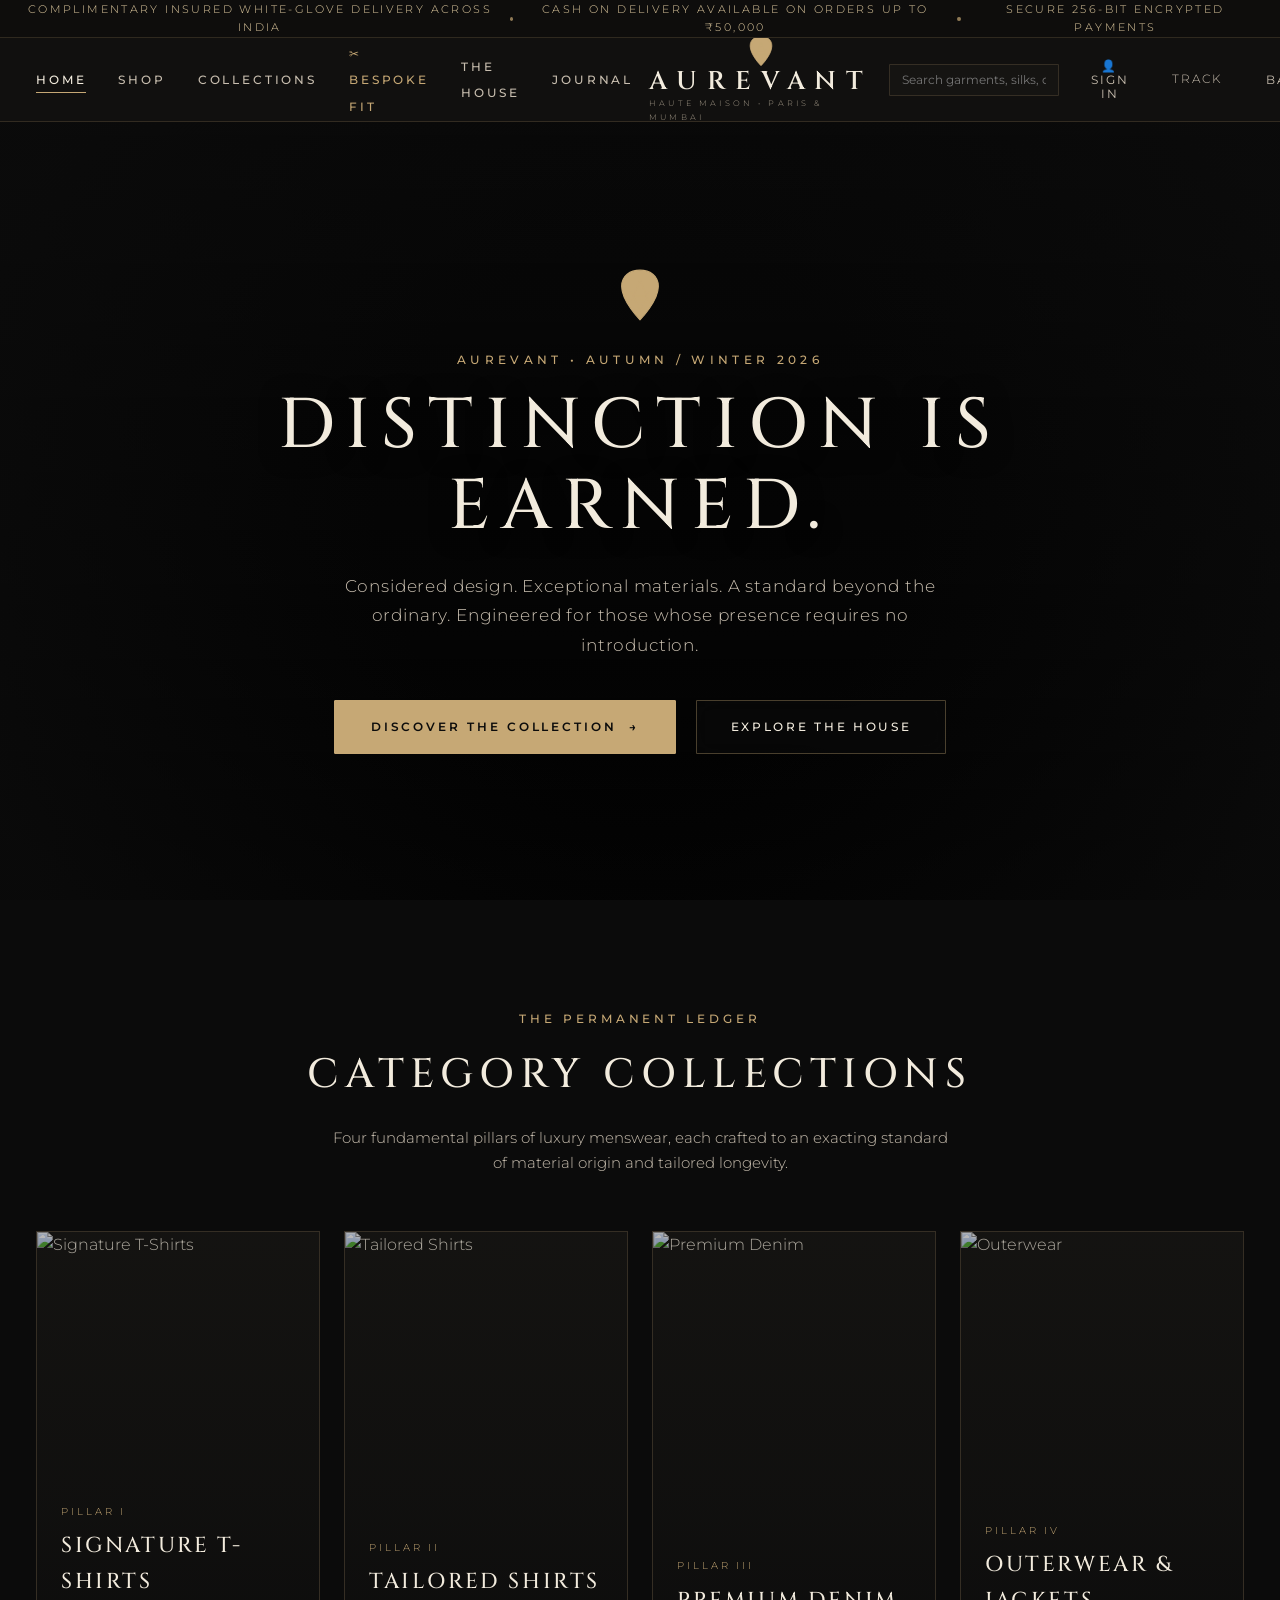
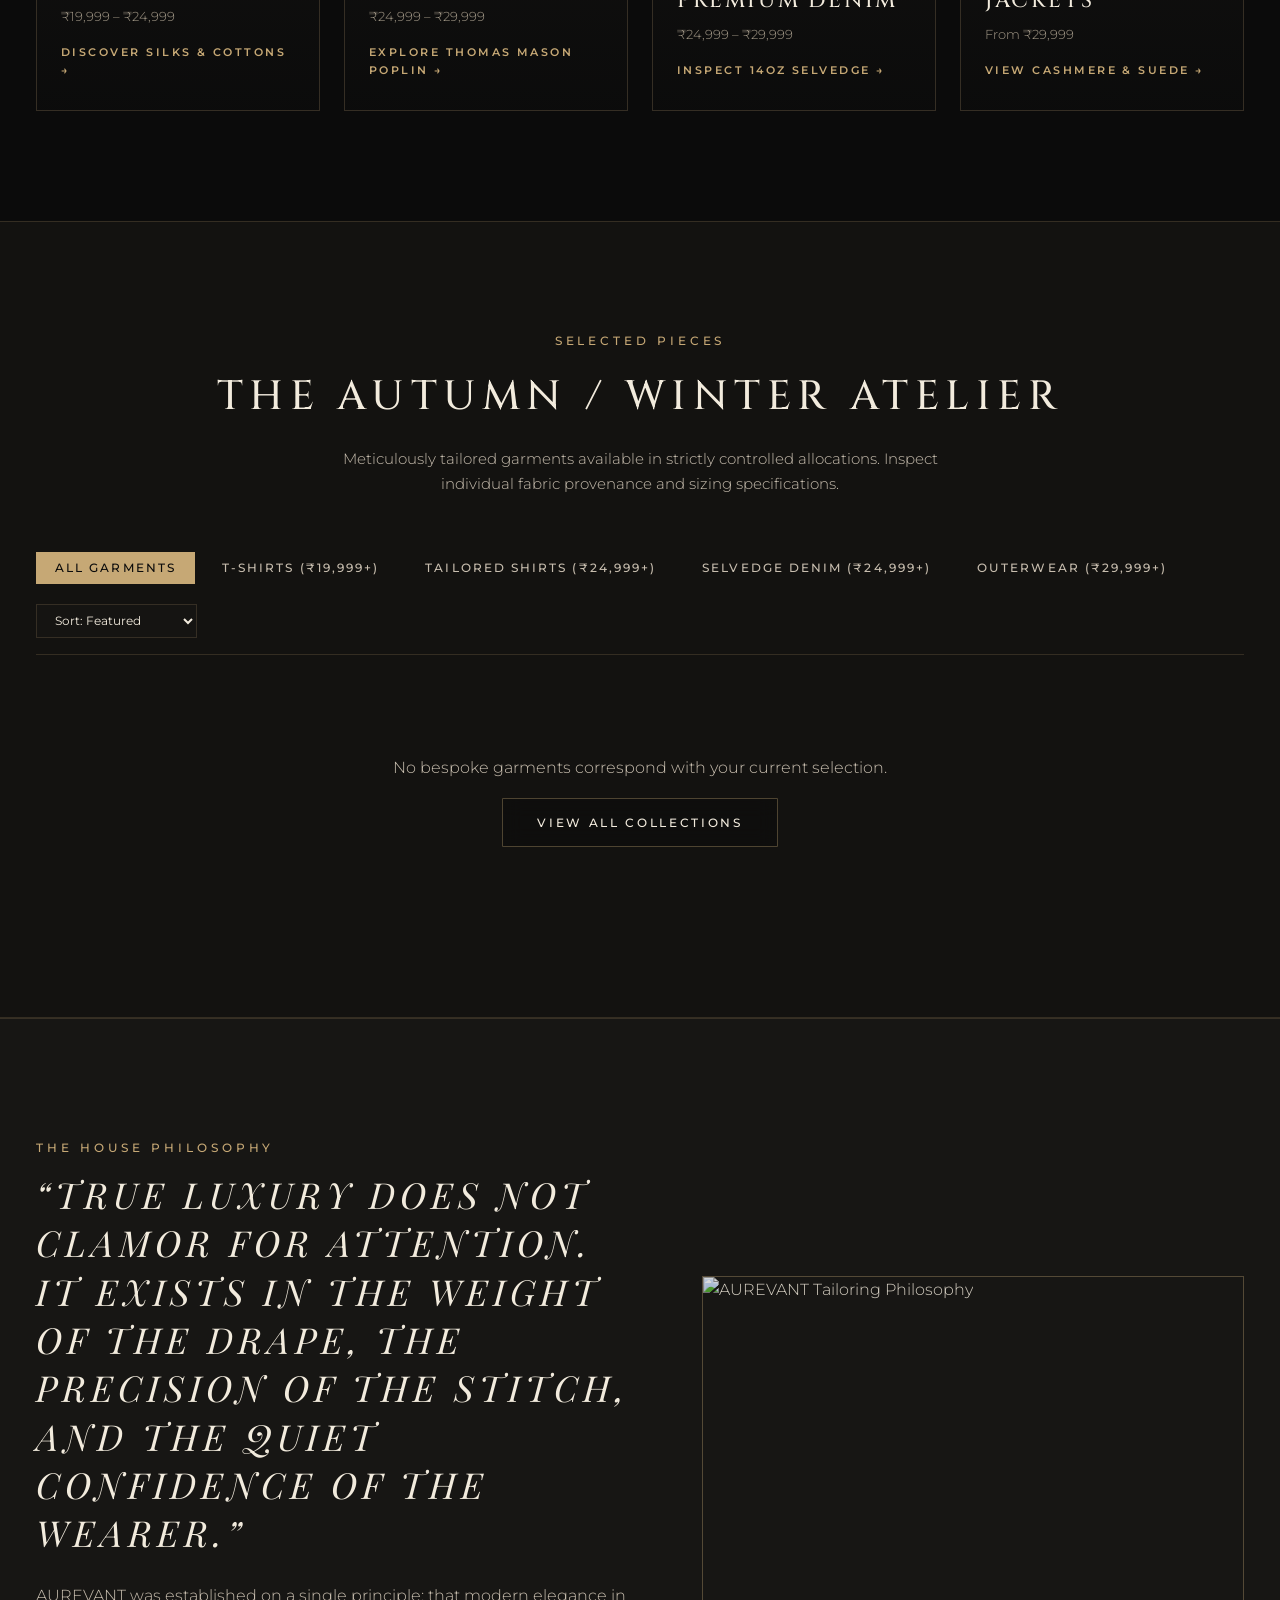
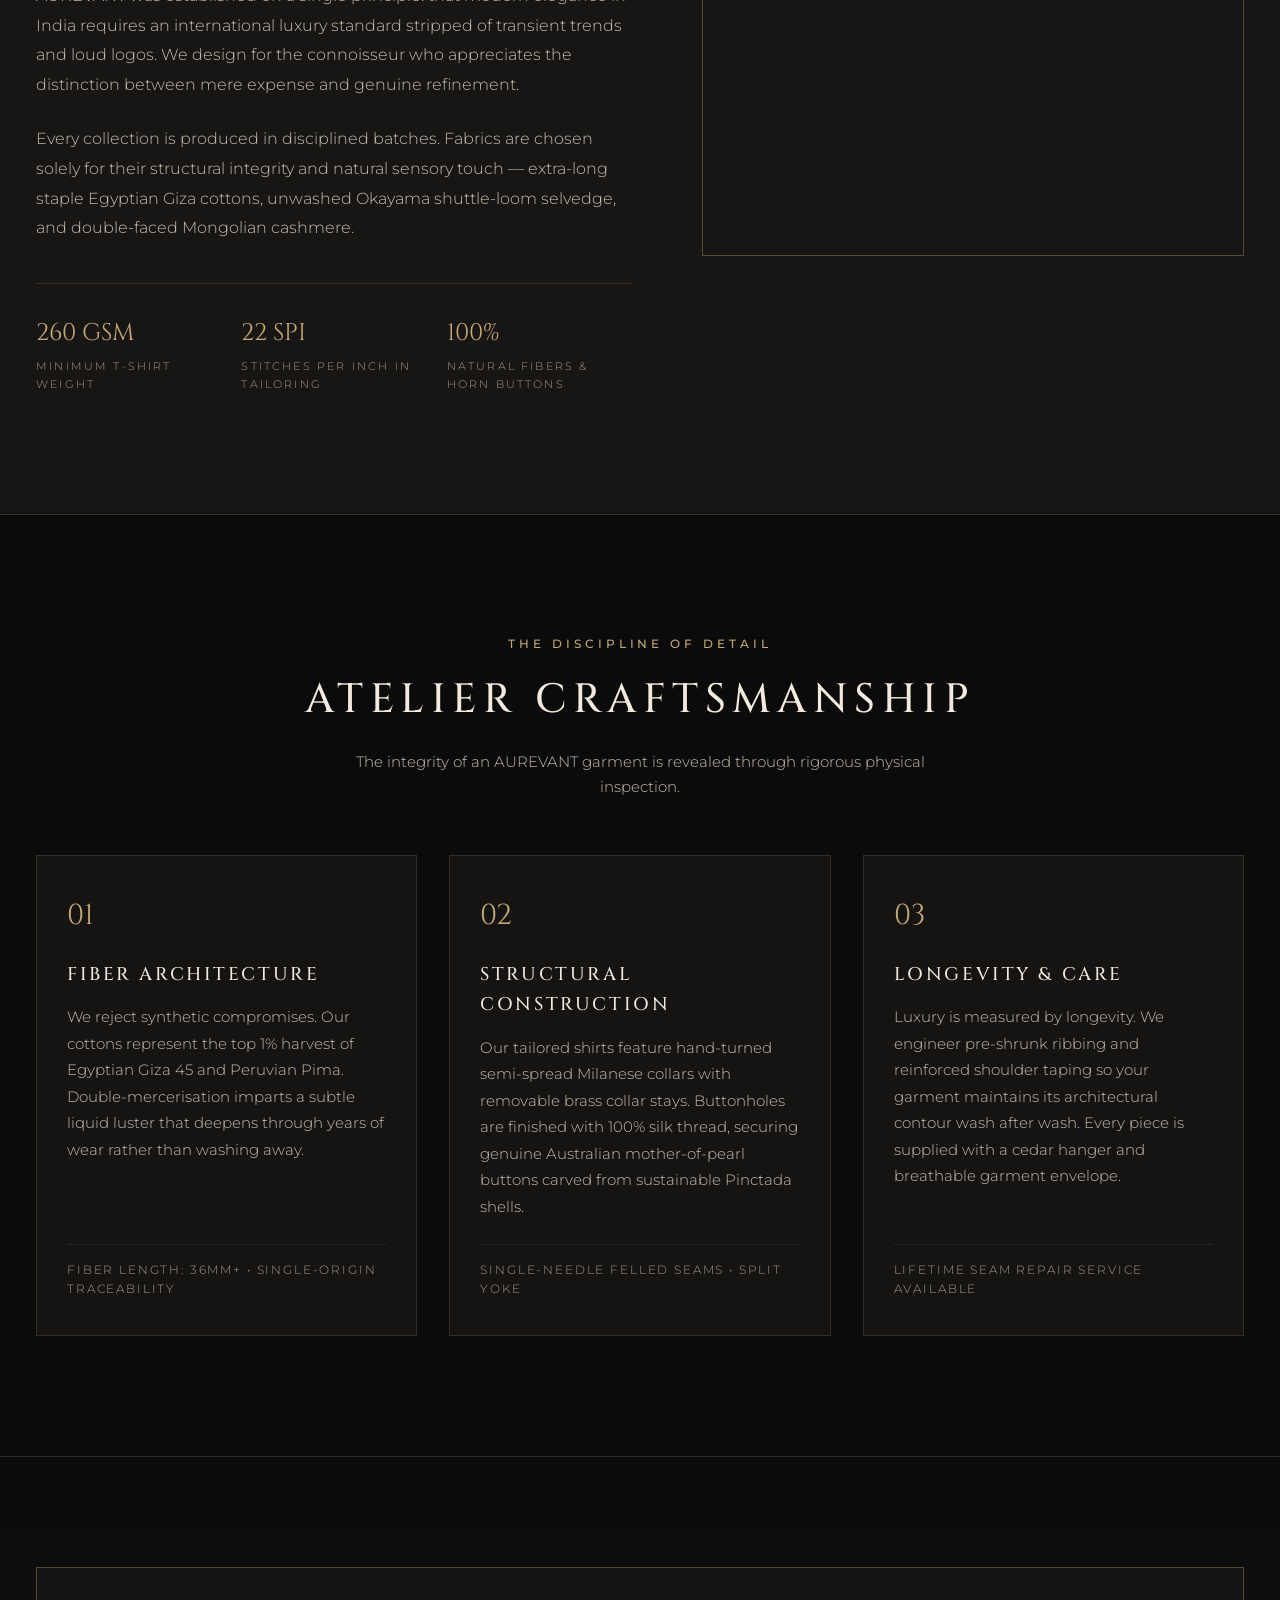
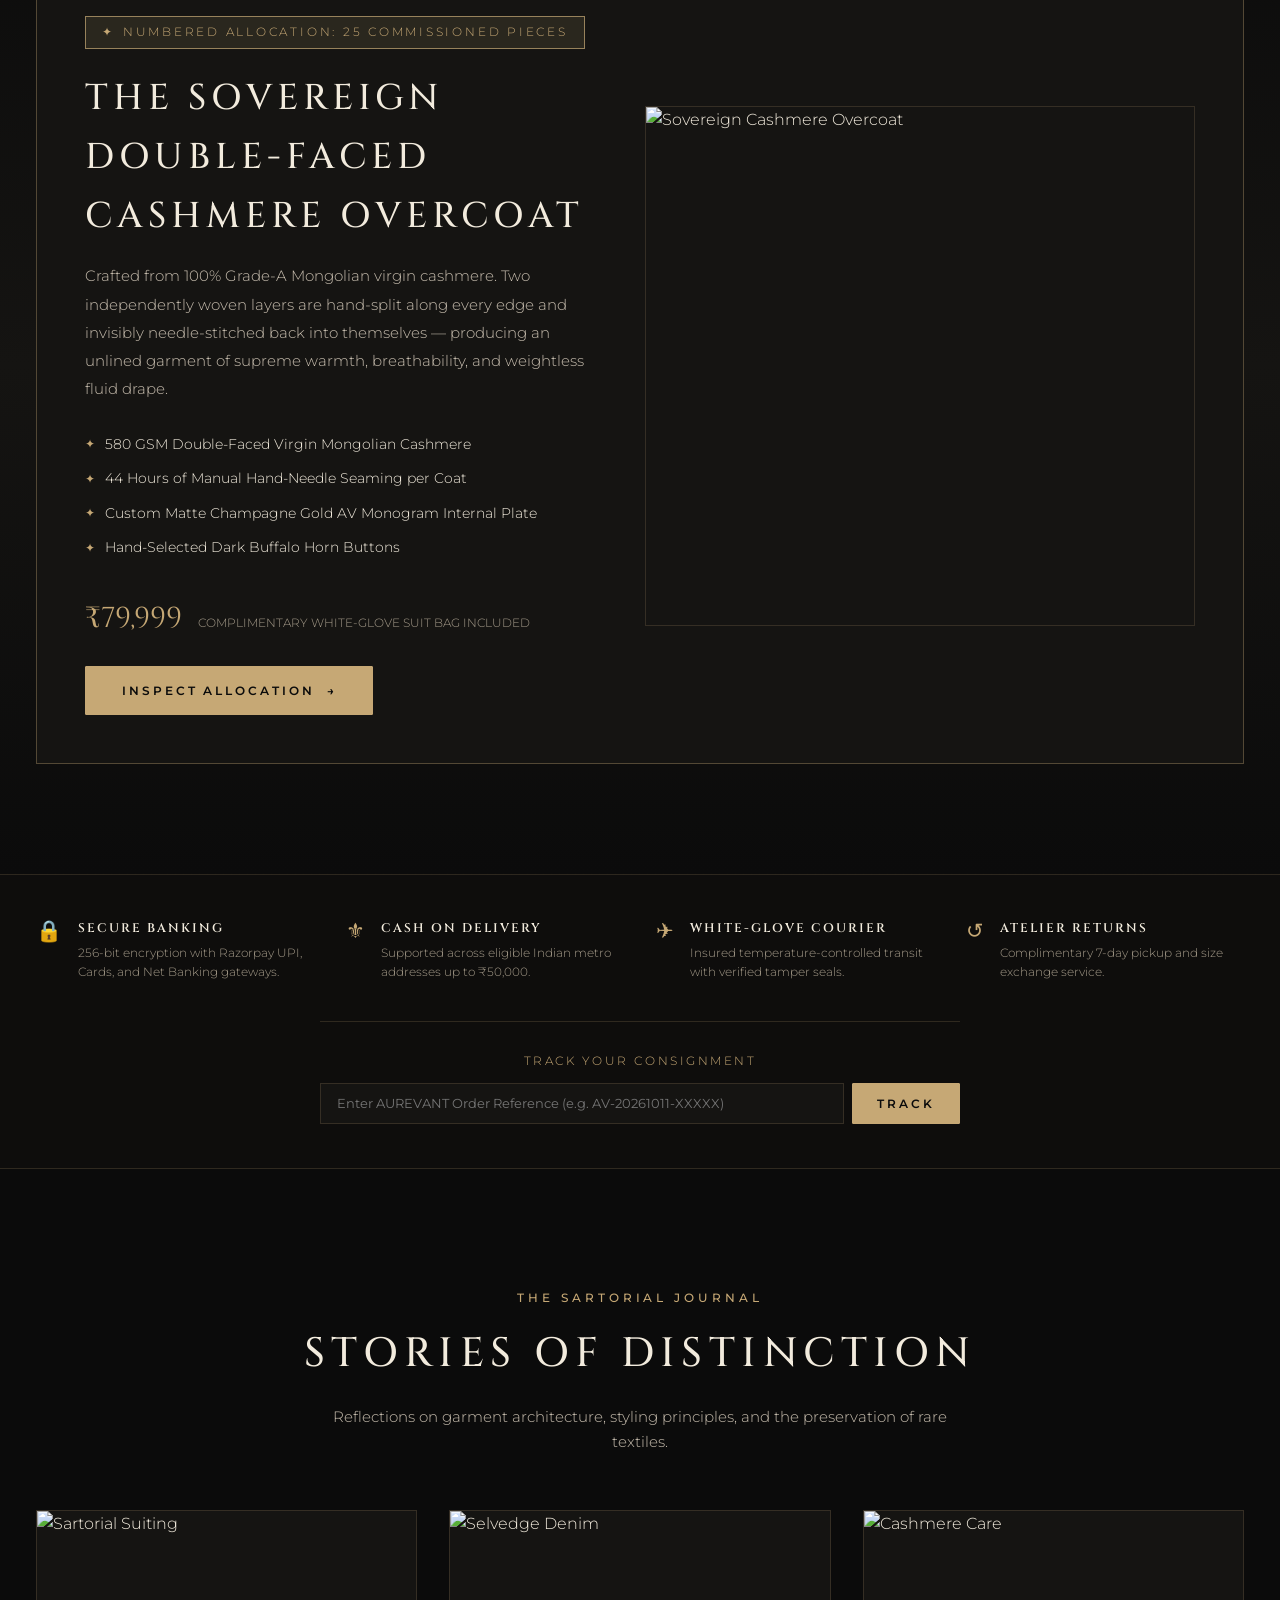
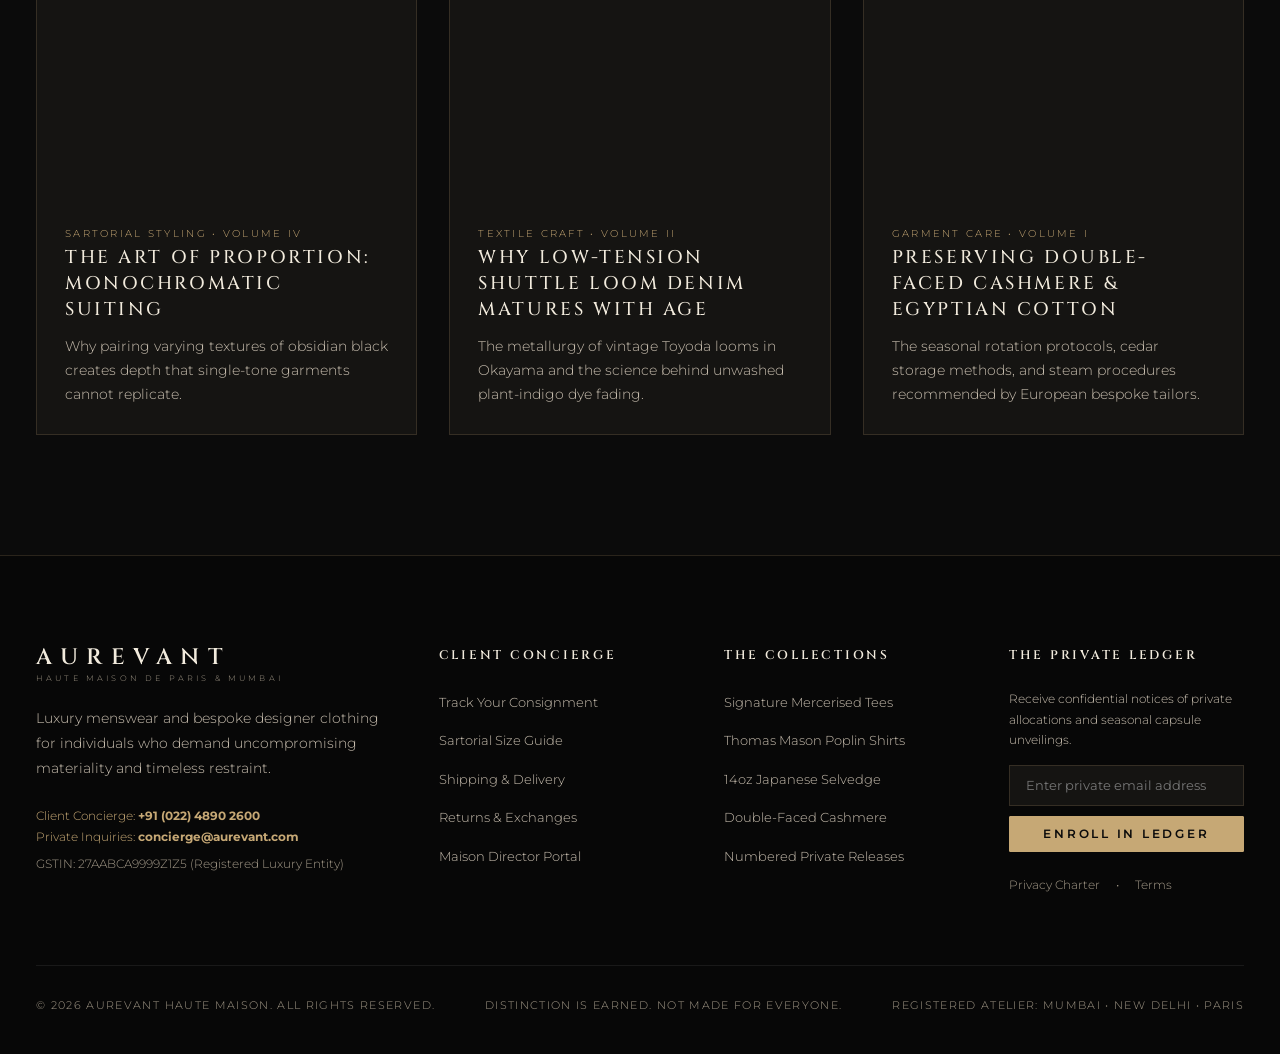
==== commit a27bac7b: "Fix payment status logic, add customer login, bespoke requests, photo upload, and admin control pane" ====
--- a/index.html
+++ b/index.html
@@ -35,6 +35,7 @@
           <li><a href="#" class="nav-link active">Home</a></li>
           <li><a href="#featured-collection" class="nav-link">Shop</a></li>
           <li><a href="#category-collections" class="nav-link">Collections</a></li>
+          <li><a href="javascript:void(0)" onclick="openBespokeModal()" class="nav-link" style="color: var(--champagne-gold);">✂ Bespoke Fit</a></li>
           <li><a href="#the-house" class="nav-link">The House</a></li>
           <li><a href="#journal" class="nav-link">Journal</a></li>
         </ul>
@@ -64,22 +65,22 @@
         <span class="brand-subtext">HAUTE MAISON • PARIS & MUMBAI</span>
       </a>
 
-      <!-- Right: Search, Account & Shopping Bag -->
+      <!-- Right: Search, Patron Account, Bag & Director Portal -->
       <div class="header-utilities">
         <!-- Live Catalog Search Input -->
         <div style="position: relative; display: flex; align-items: center;">
           <input type="text" id="headerSearchInput" class="newsletter-input" 
                  placeholder="Search garments, silks, denims..." 
-                 style="padding: 6px 12px; font-size: 0.72rem; width: 180px; height: 32px; border-radius: 1px;">
-        </div>
-
-        <!-- Account / Concierge -->
-        <a href="javascript:void(0)" class="util-btn" onclick="openAdminModal()" title="Client Desk / Admin">
-          <span>Desk</span>
-        </a>
+                 style="padding: 6px 12px; font-size: 0.72rem; width: 170px; height: 32px; border-radius: 1px;">
+        </div>
+
+        <!-- Patron Account (Email or Mobile Phone Login) -->
+        <button type="button" class="util-btn" id="headerPatronBtn" onclick="openCustomerLoginModal()" title="Patron Account (Sign in via Email or Mobile)">
+          <span id="patronBtnLabel">👤 Sign In</span>
+        </button>
 
         <!-- Order Track -->
-        <a href="#service-strip" class="util-btn" title="Track Order">
+        <a href="#service-strip" class="util-btn" title="Track Consignment">
           <span>Track</span>
         </a>
 
@@ -89,9 +90,9 @@
           <span id="cartCounter" class="cart-counter" style="display: none;">0</span>
         </button>
 
-        <!-- Admin Portal Badge -->
-        <a href="javascript:void(0)" class="admin-portal-pill" onclick="openAdminModal()">
-          Director Portal
+        <!-- Admin Portal Direct Link -->
+        <a href="admin.html" class="admin-portal-pill" title="Open Maison Director Control Panel (Edit Clothes, Prices & Settings)">
+          ⚜ DIRECTOR PORTAL ↗
         </a>
       </div>
 
@@ -612,6 +613,11 @@
             Direct Checkout
           </button>
         </div>
+
+        <!-- Bespoke Customization Button -->
+        <button type="button" class="btn-luxury-outline" style="width: 100%; margin: 10px 0 16px; padding: 12px; font-size: 0.74rem;" onclick="openBespokeModalForCurrentPdp()">
+          ✂ Request Bespoke Sizing & Monogram Embroidery
+        </button>
 
         <!-- Accordions -->
         <div class="pdp-accordion">
@@ -941,10 +947,14 @@
               AV-20261011-8842
             </div>
 
-            <div style="max-width: 480px; margin: 0 auto 30px; background: var(--bg-card); border: 1px solid var(--border-subtle); padding: 18px; text-align: left; font-size: 0.82rem; line-height: 1.8;">
+            <div style="max-width: 480px; margin: 0 auto 20px; background: var(--bg-card); border: 1px solid var(--border-subtle); padding: 18px; text-align: left; font-size: 0.82rem; line-height: 1.8;">
               <div style="display: flex; justify-content: space-between;">
                 <span style="color: var(--muted-stone);">Payment Method:</span>
-                <strong id="receiptPaymentMethod" style="color: var(--warm-ivory);">UPI (Verified)</strong>
+                <strong id="receiptPaymentMethod" style="color: var(--warm-ivory);">UPI</strong>
+              </div>
+              <div style="display: flex; justify-content: space-between;">
+                <span style="color: var(--muted-stone);">Payment Status:</span>
+                <strong id="receiptPaymentStatus" style="color: var(--champagne-gold);">Payment Pending (Unpaid)</strong>
               </div>
               <div style="display: flex; justify-content: space-between;">
                 <span style="color: var(--muted-stone);">Total Valuation:</span>
@@ -954,6 +964,11 @@
                 <span style="color: var(--muted-stone);">Estimated Delivery:</span>
                 <strong id="receiptEstimatedDate" style="color: var(--warm-ivory);">Within 2-3 Business Days</strong>
               </div>
+            </div>
+
+            <!-- Clear Payment Status Explanation Note -->
+            <div id="receiptPendingNotice" style="max-width: 480px; margin: 0 auto 24px; padding: 14px 18px; background: rgba(198, 168, 117, 0.08); border: 1px solid var(--border-medium); font-size: 0.74rem; color: var(--text-secondary); text-align: left; line-height: 1.6;">
+              ⚜ <strong>Atelier Payment Protocol:</strong> No funds were debited online during this session. Your order has been commissioned with <strong>Payment Status: Pending</strong>. For online transfer orders, our private concierge desk will verify remittance or coordinate clearance before release. For COD, payment is collected upon white-glove arrival.
             </div>
 
             <div style="display: flex; gap: 14px; justify-content: center;">
@@ -1106,8 +1121,188 @@
             </tbody>
           </table>
         </div>
-      </div>
-
+        <div style="margin-top: 20px; display: flex; justify-content: space-between; align-items: center; border-top: 1px solid var(--border-subtle); padding-top: 16px;">
+          <a href="admin.html" class="btn-luxury" style="padding: 10px 22px; font-size: 0.74rem;">
+            ⚜ Open Full Director Control Desk (Edit Clothes, Prices & Bespoke Requests) →
+          </a>
+          <span style="font-size: 0.72rem; color: var(--champagne-gold);">Dedicated Administrative System</span>
+        </div>
+      </div>
+
+    </div>
+  </div>
+
+  <!-- ==============================================================================
+       CUSTOMER / PATRON LOGIN MODAL (Email or Mobile Phone +91)
+       ============================================================================== -->
+  <div id="customerLoginModal" class="modal-overlay" onclick="closeCustomerLoginModal()">
+    <div style="background: var(--bg-secondary); border: 1px solid var(--border-medium); max-width: 480px; width: 100%; padding: 40px; position: relative;" onclick="event.stopPropagation()">
+      <button type="button" class="modal-close-btn" onclick="closeCustomerLoginModal()">✕</button>
+
+      <div style="text-align: center; margin-bottom: 24px;">
+        <span class="section-pretitle">The Private Maison</span>
+        <h3 style="font-size: 1.45rem; color: var(--warm-ivory); margin: 6px 0 8px;">Patron Authentication</h3>
+        <p style="font-size: 0.8rem; color: var(--text-secondary); line-height: 1.6;">
+          Enter your mobile phone number (+91) or patron email address to access your bespoke orders and saved consignments.
+        </p>
+      </div>
+
+      <!-- Auth Mode Selector (Phone or Email) -->
+      <div style="display: flex; border: 1px solid var(--border-subtle); margin-bottom: 20px;">
+        <button type="button" id="tabLoginPhone" class="admin-tab-btn active" style="flex: 1; text-align: center; padding: 10px;" onclick="switchCustomerLoginMode('phone')">
+          📱 Mobile Phone (+91)
+        </button>
+        <button type="button" id="tabLoginEmail" class="admin-tab-btn" style="flex: 1; text-align: center; padding: 10px;" onclick="switchCustomerLoginMode('email')">
+          ✉ Patron Email
+        </button>
+      </div>
+
+      <form id="customerLoginForm" onsubmit="handleCustomerLoginSubmit(event)">
+        <!-- Phone Input Block -->
+        <div id="loginPhoneBlock" class="input-block">
+          <label class="input-label">Indian Mobile Number (+91) *</label>
+          <div style="display: flex; gap: 8px;">
+            <span style="background: var(--bg-card); border: 1px solid var(--border-subtle); color: var(--champagne-gold); padding: 12px 14px; font-size: 0.85rem; font-weight: 600;">+91</span>
+            <input type="tel" id="customerPhoneInput" class="luxury-input" placeholder="98201 88420" maxlength="10" value="9820188420">
+          </div>
+        </div>
+
+        <!-- Email Input Block -->
+        <div id="loginEmailBlock" class="input-block" style="display: none;">
+          <label class="input-label">Patron Email Address *</label>
+          <input type="email" id="customerEmailInput" class="luxury-input" placeholder="siddharth.singhania@heritage.in">
+        </div>
+
+        <!-- OTP Simulation Step -->
+        <div id="otpInputBlock" style="display: none; margin-top: 14px; background: var(--bg-card); border: 1px solid var(--border-subtle); padding: 18px;">
+          <div style="display: flex; justify-content: space-between; align-items: baseline; margin-bottom: 8px;">
+            <label class="input-label" style="margin: 0;">One-Time Passcode (OTP)</label>
+            <span style="font-size: 0.68rem; color: var(--champagne-gold);">Test Code: <strong>884201</strong></span>
+          </div>
+          <input type="text" id="customerOtpInput" class="luxury-input" maxlength="6" placeholder="884201" value="884201" style="font-size: 1.2rem; letter-spacing: 0.3em; text-align: center;">
+          <p style="font-size: 0.72rem; color: var(--muted-stone); margin-top: 6px; text-align: center;">
+            ✦ Encrypted patron authentication via SMS / secure token.
+          </p>
+        </div>
+
+        <button type="submit" id="btnCustomerLoginSubmit" class="btn-luxury" style="width: 100%; margin-top: 16px; padding: 14px;">
+          Request Secure Passcode (OTP) →
+        </button>
+      </form>
+
+      <!-- 1-Click Fast Login for Convenience -->
+      <div style="margin-top: 20px; border-top: 1px solid var(--border-subtle); padding-top: 16px;">
+        <button type="button" class="btn-luxury-outline" style="width: 100%; padding: 10px; font-size: 0.72rem;" onclick="quickCustomerLogin()">
+          ⚡ 1-Click Patron Sign-In (Siddharth Singhania — +91 98201 88420)
+        </button>
+      </div>
+
+      <div style="margin-top: 14px; text-align: center;">
+        <a href="javascript:void(0)" onclick="closeCustomerLoginModal(); openAdminModal();" style="font-size: 0.7rem; color: var(--muted-stone); text-decoration: underline;">
+          Are you a Maison Director? Access Director Portal →
+        </a>
+      </div>
+    </div>
+  </div>
+
+  <!-- ==============================================================================
+       BESPOKE TAILORING & CUSTOMIZATION REQUEST MODAL
+       ============================================================================== -->
+  <div id="bespokeModal" class="modal-overlay" onclick="closeBespokeModal()">
+    <div style="background: var(--bg-secondary); border: 1px solid var(--border-medium); max-width: 680px; width: 100%; max-height: 90vh; padding: 36px; position: relative; overflow-y: auto;" onclick="event.stopPropagation()">
+      <button type="button" class="modal-close-btn" onclick="closeBespokeModal()">✕</button>
+
+      <span class="section-pretitle">Haute Sartorial Sur-Mesure</span>
+      <h3 style="font-size: 1.4rem; color: var(--warm-ivory); margin-bottom: 6px;">Commission Bespoke Tailoring</h3>
+      <p style="font-size: 0.82rem; color: var(--text-secondary); margin-bottom: 24px; line-height: 1.6;">
+        Submit your anatomical measurements for custom drafting by our Master Tailor. Each bespoke garment includes hand-interlining and personalized silk monogram embroidery.
+      </p>
+
+      <form onsubmit="handleBespokeSubmit(event)">
+        <div class="input-block">
+          <label class="input-label">Garment Piece to Commission *</label>
+          <select id="bespokeGarmentSelect" class="luxury-input" required>
+            <option value="Architectural Poplin Dress Shirt">Architectural Poplin Dress Shirt (₹26,999)</option>
+            <option value="Signature Mercerised Cotton T-Shirt">Signature Mercerised Cotton T-Shirt (₹19,999)</option>
+            <option value="The Sovereign Double-Faced Cashmere Overcoat">The Sovereign Double-Faced Cashmere Overcoat (₹79,999)</option>
+            <option value="14oz Kuroki Japanese Selvedge Denim">14oz Kuroki Japanese Selvedge Denim (₹26,999)</option>
+            <option value="The Milanese Silk-Linen Leisure Overshirt">The Milanese Silk-Linen Leisure Overshirt (₹28,999)</option>
+            <option value="The Royal Oxford Formal Shirt">The Royal Oxford Formal Shirt (₹24,999)</option>
+            <option value="The Master Tailored Wool Trench Coat">The Master Tailored Wool Trench Coat (₹44,999)</option>
+          </select>
+        </div>
+
+        <div class="form-grid-row">
+          <div class="input-block">
+            <label class="input-label">Patron Full Name *</label>
+            <input type="text" id="bespokeName" class="luxury-input" value="Siddharth Singhania" required>
+          </div>
+          <div class="input-block">
+            <label class="input-label">Mobile Phone (+91) *</label>
+            <input type="tel" id="bespokePhone" class="luxury-input" value="+91 98201 88420" required>
+          </div>
+        </div>
+
+        <div class="input-block">
+          <label class="input-label">Private Email Address *</label>
+          <input type="email" id="bespokeEmail" class="luxury-input" value="siddharth.singhania@heritage.in" required>
+        </div>
+
+        <h4 style="font-size: 0.78rem; letter-spacing: 0.18em; text-transform: uppercase; color: var(--champagne-gold); margin: 20px 0 10px;">
+          Anatomical Measurements (Inches)
+        </h4>
+        <div style="display: grid; grid-template-columns: repeat(3, 1fr); gap: 12px; margin-bottom: 16px;">
+          <div class="input-block">
+            <label class="input-label">Collar (in)</label>
+            <input type="text" id="bespokeCollar" class="luxury-input" value="16.5">
+          </div>
+          <div class="input-block">
+            <label class="input-label">Chest (in) *</label>
+            <input type="text" id="bespokeChest" class="luxury-input" value="41" required>
+          </div>
+          <div class="input-block">
+            <label class="input-label">Shoulder Width (in)</label>
+            <input type="text" id="bespokeShoulder" class="luxury-input" value="18.5">
+          </div>
+          <div class="input-block">
+            <label class="input-label">Sleeve Length (in)</label>
+            <input type="text" id="bespokeSleeve" class="luxury-input" value="34.5">
+          </div>
+          <div class="input-block">
+            <label class="input-label">Waist (in)</label>
+            <input type="text" id="bespokeWaist" class="luxury-input" value="33.5">
+          </div>
+          <div class="input-block">
+            <label class="input-label">Garment Length (in)</label>
+            <input type="text" id="bespokeLength" class="luxury-input" value="30">
+          </div>
+        </div>
+
+        <div class="form-grid-row">
+          <div class="input-block">
+            <label class="input-label">Personal Monogram Initials (2-3 Letters)</label>
+            <input type="text" id="bespokeMonogram" class="luxury-input" maxlength="4" placeholder="e.g. S.S." value="S.S." style="font-family: var(--font-serif); font-size: 1.1rem; color: var(--champagne-gold);">
+          </div>
+          <div class="input-block">
+            <label class="input-label">Embroidery Placement</label>
+            <select id="bespokeMonogramPlacement" class="luxury-input">
+              <option value="Left French Cuff">Left French Cuff</option>
+              <option value="Discreet Inner Hem">Discreet Inner Hem</option>
+              <option value="Left Breast Pocket">Left Breast Pocket</option>
+              <option value="Collar Stand Inside">Collar Stand Inside</option>
+            </select>
+          </div>
+        </div>
+
+        <div class="input-block">
+          <label class="input-label">Special Atelier Notes / Tailoring Specifications</label>
+          <textarea id="bespokeNotes" class="luxury-input" rows="3" placeholder="e.g. Requesting Milanese hand-sewn buttonhole, horn buttons, higher armhole cut..."></textarea>
+        </div>
+
+        <button type="submit" class="btn-luxury" style="width: 100%; margin-top: 14px; padding: 16px;">
+          Submit Bespoke Commission to Atelier →
+        </button>
+      </form>
     </div>
   </div>
 
